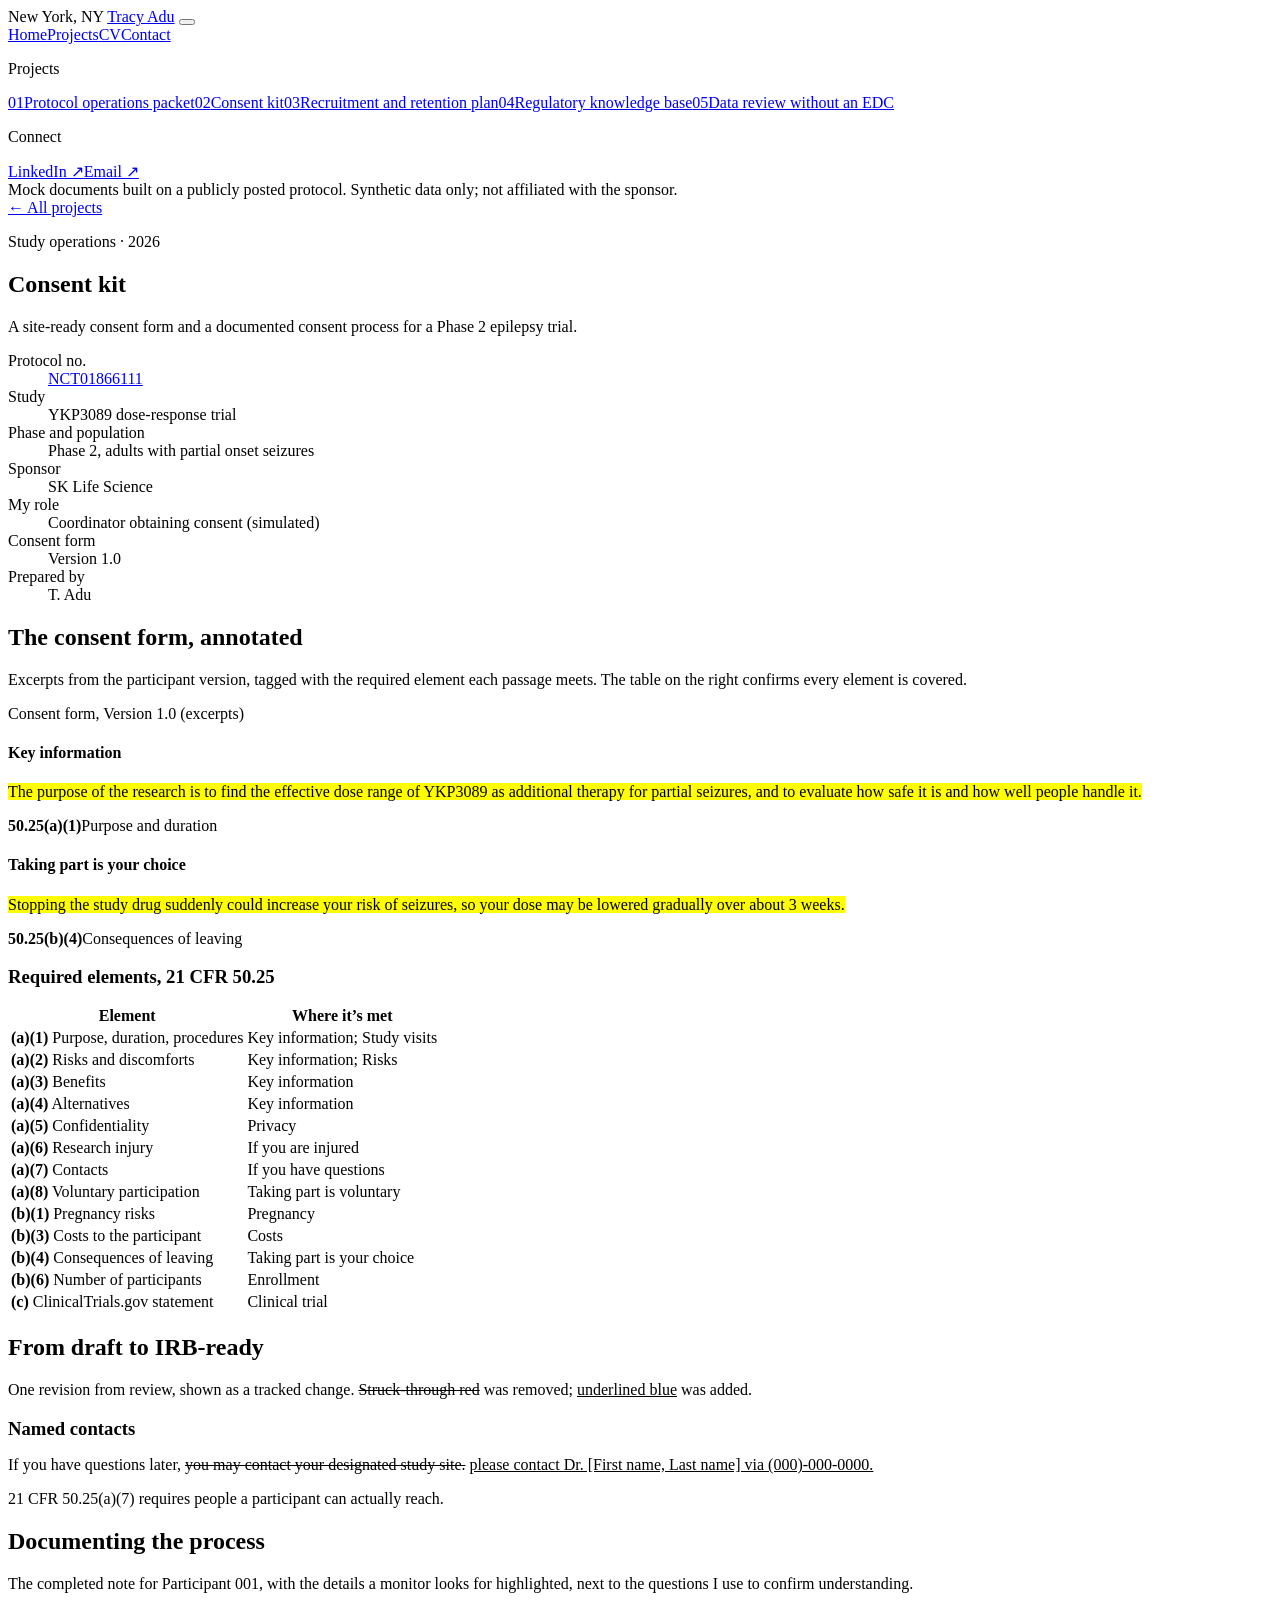
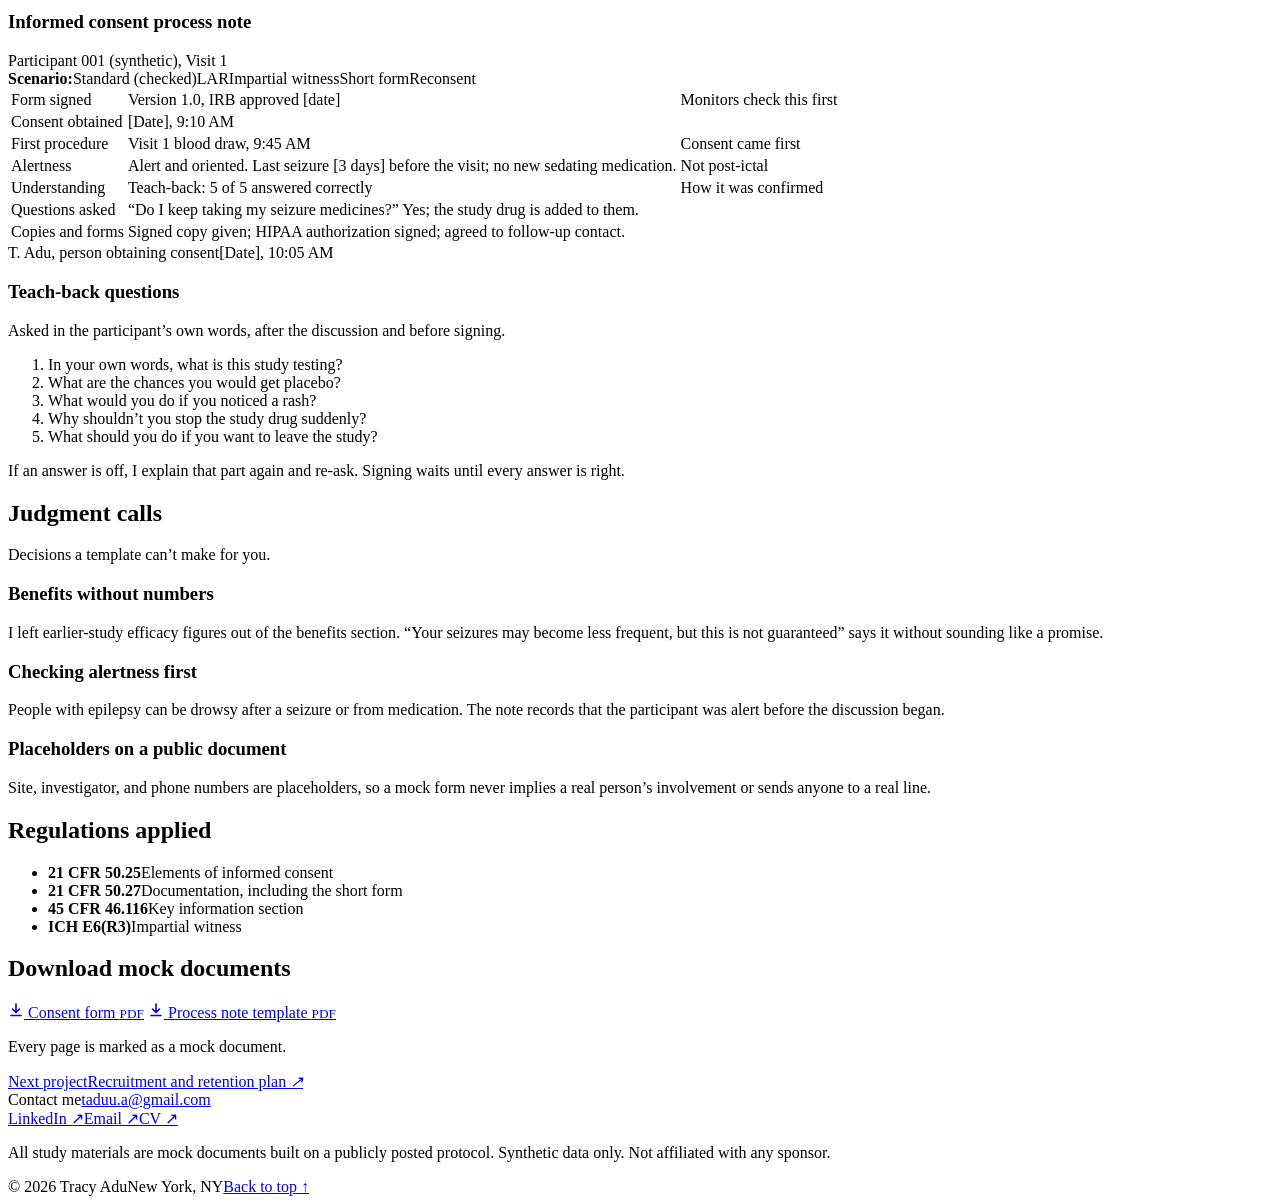
==== consent-kit.html @ 3d8b177d "Add files via upload" ====
<!doctype html>
<html lang="en">
<head>
<meta charset="utf-8">
<meta name="viewport" content="width=device-width, initial-scale=1">
<title>Consent kit | Tracy Adu</title>
<meta name="description" content="A site-ready consent form checked against 21 CFR 50.25 and a documented consent process.">
<meta property="og:title" content="Consent kit | Tracy Adu">
<meta property="og:description" content="A site-ready consent form checked against 21 CFR 50.25 and a documented consent process.">
<link rel="icon" href="data:image/svg+xml,%3Csvg xmlns='http://www.w3.org/2000/svg' viewBox='0 0 64 64'%3E%3Crect width='64' height='64' rx='14' fill='%231d1d1f'/%3E%3Ctext x='32' y='43' font-family='Arial,sans-serif' font-size='30' font-weight='700' fill='%23ffffff' text-anchor='middle'%3ETA%3C/text%3E%3C/svg%3E">
<link rel="preload" href="fonts/inter-latin-wght-normal.woff2" as="font" type="font/woff2" crossorigin>
<link rel="stylesheet" href="css/styles.css">
<script>document.documentElement.className = 'js';</script>
</head>
<body id="top">
<header class="site-header"><div class="wrap">
  <span class="hd-left">New York, NY</span>
  <a class="hd-name" href="index.html">Tracy Adu</a>
  <button class="menu-btn" type="button" aria-expanded="false" aria-controls="menu" aria-label="Open menu"></button>
</div></header>
<div class="menu-backdrop"></div>
<nav class="menu" id="menu" aria-label="Site">
  <div class="menu-main"><a href="index.html">Home</a><a href="index.html#work">Projects</a><a href="cv.html">CV</a><a href="#contact">Contact</a></div>
  <p class="menu-h">Projects</p>
  <div class="menu-projects"><a href="operations-packet.html"><span>01</span>Protocol operations packet</a><a href="consent-kit.html"><span>02</span>Consent kit</a><a href="recruitment-plan.html"><span>03</span>Recruitment and retention plan</a><a href="regulatory-knowledge-base.html"><span>04</span>Regulatory knowledge base</a><a href="data-review.html"><span>05</span>Data review without an EDC</a></div>
  <div class="menu-connect"><p class="menu-h">Connect</p><a href="https://www.linkedin.com/in/tracy-adu" target="_blank" rel="noopener">LinkedIn ↗</a><a href="mailto:taduu.a@gmail.com">Email ↗</a></div>
</nav>
<div class="banner"><div class="wrap">Mock documents built on a publicly posted protocol. Synthetic data only; not affiliated with the sponsor.</div></div>
<main><div class="wrap">
<section class="page-hero">
  <a class="back" href="index.html#work"><span class="arr" aria-hidden="true">←</span> All projects</a>
  <p class="eyebrow">Study operations · 2026</p>
  <h1 class="title">Consent kit</h1>
  <p class="lede">A site-ready consent form and a documented consent process for a Phase 2 epilepsy trial.</p>
  <dl class="meta">
    <div><dt>Protocol no.</dt><dd><a href="https://clinicaltrials.gov/study/NCT01866111" target="_blank" rel="noopener">NCT01866111</a></dd></div>
    <div><dt>Study</dt><dd>YKP3089 dose-response trial</dd></div>
    <div><dt>Phase and population</dt><dd>Phase 2, adults with partial onset seizures</dd></div>
    <div><dt>Sponsor</dt><dd>SK Life Science</dd></div>
    <div><dt>My role</dt><dd>Coordinator obtaining consent (simulated)</dd></div>
    <div><dt>Consent form</dt><dd>Version 1.0</dd></div>
    <div><dt>Prepared by</dt><dd>T. Adu</dd></div>
  </dl>
</section>

<section class="sec">
  <div class="sec-head"><h2>The consent form, annotated</h2><p class="statement">Excerpts from the participant version, tagged with the required element each passage meets. <span class="g">The table on the right confirms every element is covered.</span></p></div>
  <div class="split-55">
    <div class="panel panel--doc">
      <p class="cap">Consent form, Version 1.0 (excerpts)</p>
      <div class="excerpt">
        <h4>Key information</h4>
        <p><mark>The purpose of the research is to find the effective dose range of YKP3089 as additional therapy for partial seizures, and to evaluate how safe it is and how well people handle it.</mark></p>
        <aside><b>50.25(a)(1)</b>Purpose and duration</aside>
        <div class="skel" aria-hidden="true"></div>
        <h4>Taking part is your choice</h4>
        <p><mark>Stopping the study drug suddenly could increase your risk of seizures, so your dose may be lowered gradually over about 3 weeks.</mark></p>
        <aside><b>50.25(b)(4)</b>Consequences of leaving</aside>
      </div>
    </div>
    <div class="panel">
      <h3 style="margin-bottom:16px">Required elements, 21 CFR 50.25</h3>
      <table class="tbl">
        <thead><tr><th>Element</th><th>Where it’s met</th></tr></thead>
        <tbody>
        <tr><td><b>(a)(1)</b> Purpose, duration, procedures</td><td class="m">Key information; Study visits</td></tr>
        <tr><td><b>(a)(2)</b> Risks and discomforts</td><td class="m">Key information; Risks</td></tr>
        <tr><td><b>(a)(3)</b> Benefits</td><td class="m">Key information</td></tr>
        <tr><td><b>(a)(4)</b> Alternatives</td><td class="m">Key information</td></tr>
        <tr><td><b>(a)(5)</b> Confidentiality</td><td class="m">Privacy</td></tr>
        <tr><td><b>(a)(6)</b> Research injury</td><td class="m">If you are injured</td></tr>
        <tr><td><b>(a)(7)</b> Contacts</td><td class="m">If you have questions</td></tr>
        <tr><td><b>(a)(8)</b> Voluntary participation</td><td class="m">Taking part is voluntary</td></tr>
        <tr><td><b>(b)(1)</b> Pregnancy risks</td><td class="m">Pregnancy</td></tr>
        <tr><td><b>(b)(3)</b> Costs to the participant</td><td class="m">Costs</td></tr>
        <tr><td><b>(b)(4)</b> Consequences of leaving</td><td class="m">Taking part is your choice</td></tr>
        <tr><td><b>(b)(6)</b> Number of participants</td><td class="m">Enrollment</td></tr>
        <tr><td><b>(c)</b> ClinicalTrials.gov statement</td><td class="m">Clinical trial</td></tr>
        </tbody>
      </table>
    </div>
  </div>
</section>

<section class="sec">
  <div class="sec-head"><h2>From draft to IRB-ready</h2><p class="statement">One revision from review, shown as a tracked change. <span class="g"><del>Struck-through red</del> was removed; <ins>underlined blue</ins> was added.</span></p></div>
  <div class="panel offset">
    <h3 style="margin-bottom:10px">Named contacts</h3>
    <p class="track">If you have questions later, <del>you may contact your designated study site.</del> <ins>please contact Dr. [First name, Last name] via (000)-000-0000.</ins></p>
    <p class="why">21 CFR 50.25(a)(7) requires people a participant can actually reach.</p>
  </div>
</section>

<section class="sec">
  <div class="sec-head"><h2>Documenting the process</h2><p class="statement">The completed note for Participant 001, with the details a monitor looks for highlighted, next to the questions I use to confirm understanding.</p></div>
  <div class="split-55">
    <div class="panel panel--doc">
      <div class="panel-head"><h3>Informed consent process note</h3><span class="small muted">Participant 001 (synthetic), Visit 1</span></div>
      <div class="scenario"><b>Scenario:</b><span><i class="box on"></i>Standard (checked)</span><span><i class="box"></i>LAR</span><span><i class="box"></i>Impartial witness</span><span><i class="box"></i>Short form</span><span><i class="box"></i>Reconsent</span></div>
      <div class="scroll-x"><table class="note">
        <tr class="hl"><td>Form signed</td><td>Version 1.0, IRB approved [date]</td><td>Monitors check this first</td></tr>
        <tr><td>Consent obtained</td><td>[Date], 9:10 AM</td><td></td></tr>
        <tr class="hl"><td>First procedure</td><td>Visit 1 blood draw, 9:45 AM</td><td>Consent came first</td></tr>
        <tr class="hl"><td>Alertness</td><td>Alert and oriented. Last seizure [3 days] before the visit; no new sedating medication.</td><td>Not post-ictal</td></tr>
        <tr class="hl"><td>Understanding</td><td>Teach-back: 5 of 5 answered correctly</td><td>How it was confirmed</td></tr>
        <tr><td>Questions asked</td><td>“Do I keep taking my seizure medicines?” Yes; the study drug is added to them.</td><td></td></tr>
        <tr><td>Copies and forms</td><td>Signed copy given; HIPAA authorization signed; agreed to follow-up contact.</td><td></td></tr>
      </table></div>
      <div class="sign"><span>T. Adu, person obtaining consent</span><span>[Date], 10:05 AM</span></div>
    </div>
    <div class="panel">
      <h3>Teach-back questions</h3>
      <p class="small muted" style="margin-top:8px">Asked in the participant’s own words, after the discussion and before signing.</p>
      <ol class="teach">
        <li>In your own words, what is this study testing?</li>
        <li>What are the chances you would get placebo?</li>
        <li>What would you do if you noticed a rash?</li>
        <li>Why shouldn’t you stop the study drug suddenly?</li>
        <li>What should you do if you want to leave the study?</li>
      </ol>
      <p class="callout">If an answer is off, I explain that part again and re-ask. Signing waits until every answer is right.</p>
    </div>
  </div>
</section>

<section class="sec">
  <div class="sec-head"><h2>Judgment calls</h2><p class="statement">Decisions a template can’t make for you.</p></div>
  <div class="grid-3">
    <div class="panel card"><h3>Benefits without numbers</h3><p>I left earlier-study efficacy figures out of the benefits section. “Your seizures may become less frequent, but this is not guaranteed” says it without sounding like a promise.</p></div>
    <div class="panel card"><h3>Checking alertness first</h3><p>People with epilepsy can be drowsy after a seizure or from medication. The note records that the participant was alert before the discussion began.</p></div>
    <div class="panel card"><h3>Placeholders on a public document</h3><p>Site, investigator, and phone numbers are placeholders, so a mock form never implies a real person’s involvement or sends anyone to a real line.</p></div>
  </div>
</section>

<section class="sec">
  <div class="sec-head"><h2>Regulations applied</h2><ul class="kv">
      <li><b>21 CFR 50.25</b><span>Elements of informed consent</span></li>
      <li><b>21 CFR 50.27</b><span>Documentation, including the short form</span></li>
      <li><b>45 CFR 46.116</b><span>Key information section</span></li>
      <li><b>ICH E6(R3)</b><span>Impartial witness</span></li>
    </ul></div>
  <div class="sec-head"><h2>Download mock documents</h2><div><div class="docs">
      <a class="doc" href="docs/consent-form.pdf" target="_blank" rel="noopener"><svg width="16" height="16" viewBox="0 0 16 16" fill="none" stroke="currentColor" stroke-width="1.6" stroke-linecap="round" stroke-linejoin="round" aria-hidden="true"><path d="M8 2v8M4.5 7 8 10.5 11.5 7M3 13.5h10"/></svg> Consent form <small>PDF</small></a>
      <a class="doc" href="docs/consent-process-note-template.pdf" target="_blank" rel="noopener"><svg width="16" height="16" viewBox="0 0 16 16" fill="none" stroke="currentColor" stroke-width="1.6" stroke-linecap="round" stroke-linejoin="round" aria-hidden="true"><path d="M8 2v8M4.5 7 8 10.5 11.5 7M3 13.5h10"/></svg> Process note template <small>PDF</small></a>
    </div><p class="small muted mt-s">Every page is marked as a mock document.</p></div></div>
</section>
</div></main>
<div class="next"><div class="wrap"><a href="recruitment-plan.html"><span class="label">Next project</span><span class="big">Recruitment and retention plan&nbsp;<i aria-hidden="true">↗</i></span></a></div></div>
<footer class="site-footer" id="contact"><div class="wrap reveal">
  <div class="foot-top">
    <div><span class="label">Contact me</span><a class="mail" href="mailto:taduu.a@gmail.com">taduu.a@gmail.com</a></div>
    <div class="foot-links"><a href="https://www.linkedin.com/in/tracy-adu" target="_blank" rel="noopener">LinkedIn ↗</a><a href="mailto:taduu.a@gmail.com">Email ↗</a><a href="cv.html">CV ↗</a></div>
  </div>
  <p class="foot-note">All study materials are mock documents built on a publicly posted protocol. Synthetic data only. Not affiliated with any sponsor.</p>
  <div class="foot-row"><span>© 2026 Tracy Adu</span><span id="clock">New York, NY</span><a href="#top">Back to top ↑</a></div>
</div></footer>
<script src="js/site.js" defer></script>
</body>
</html>
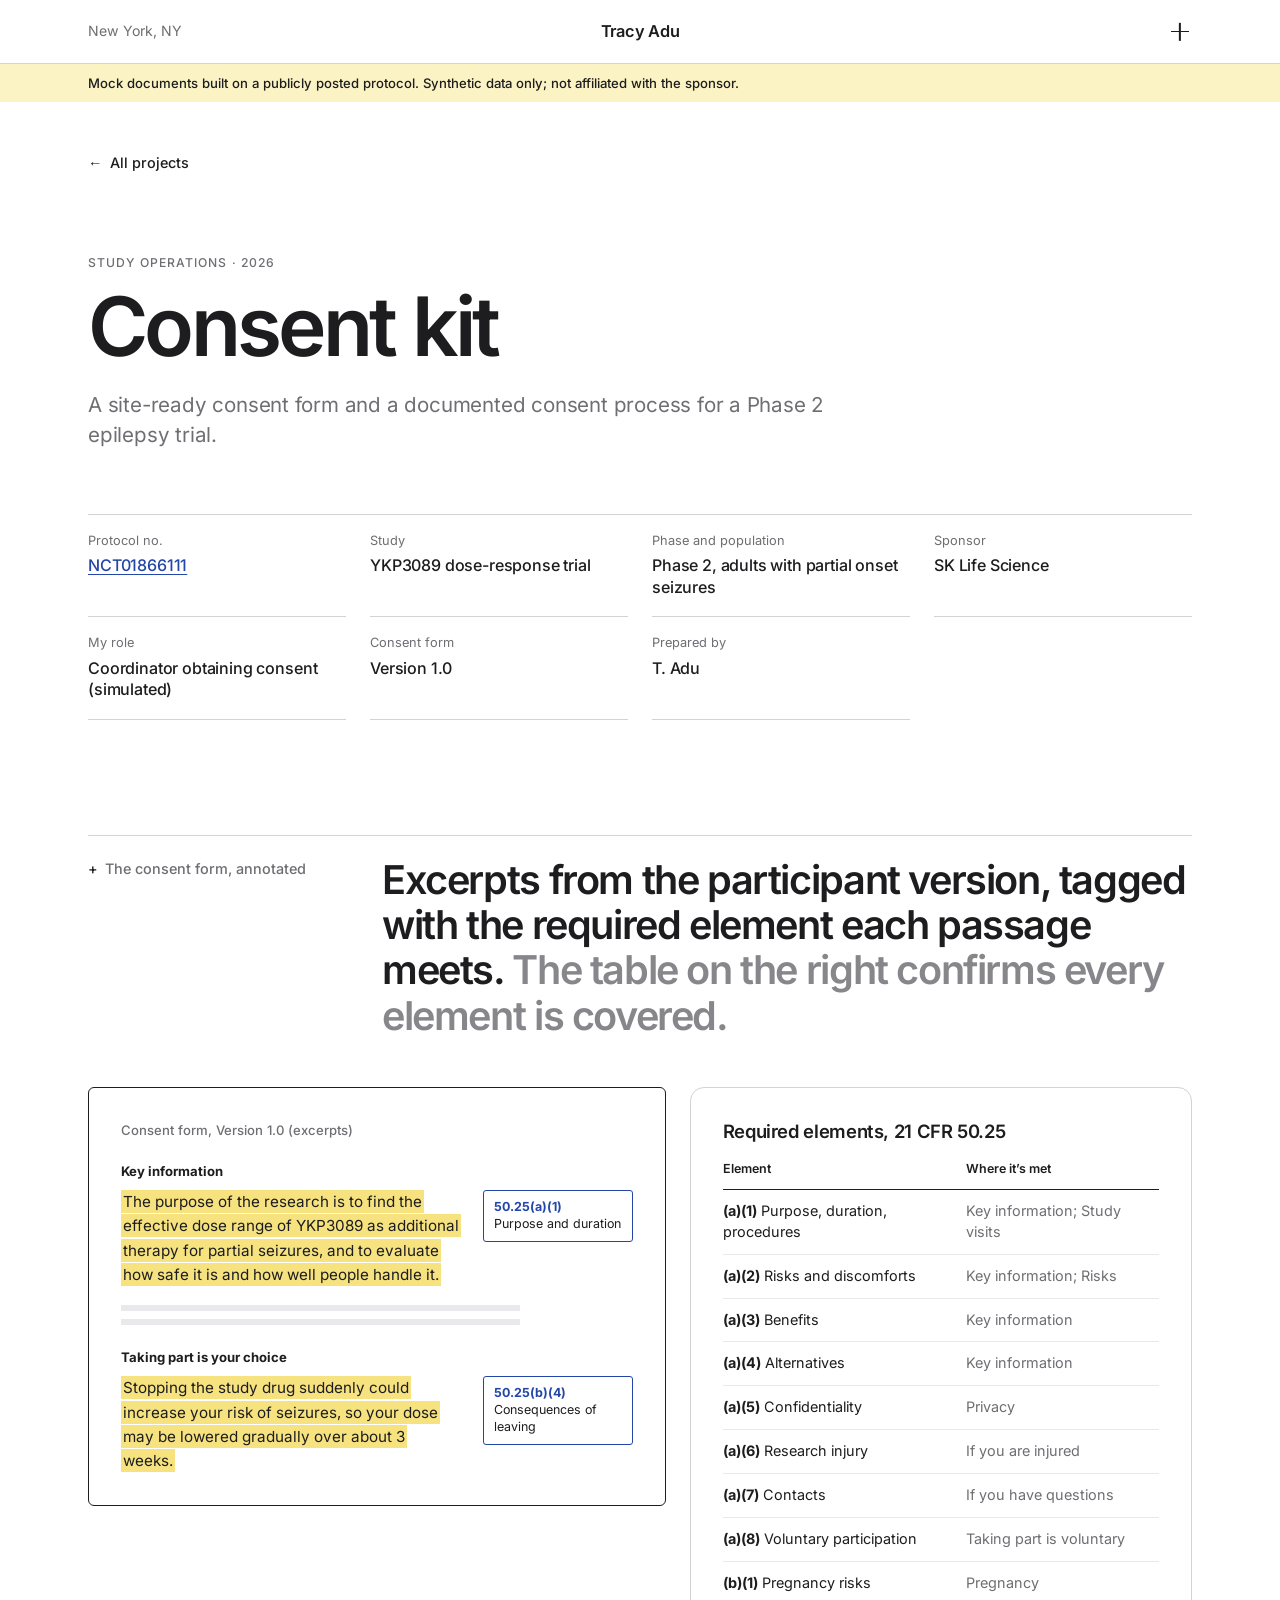
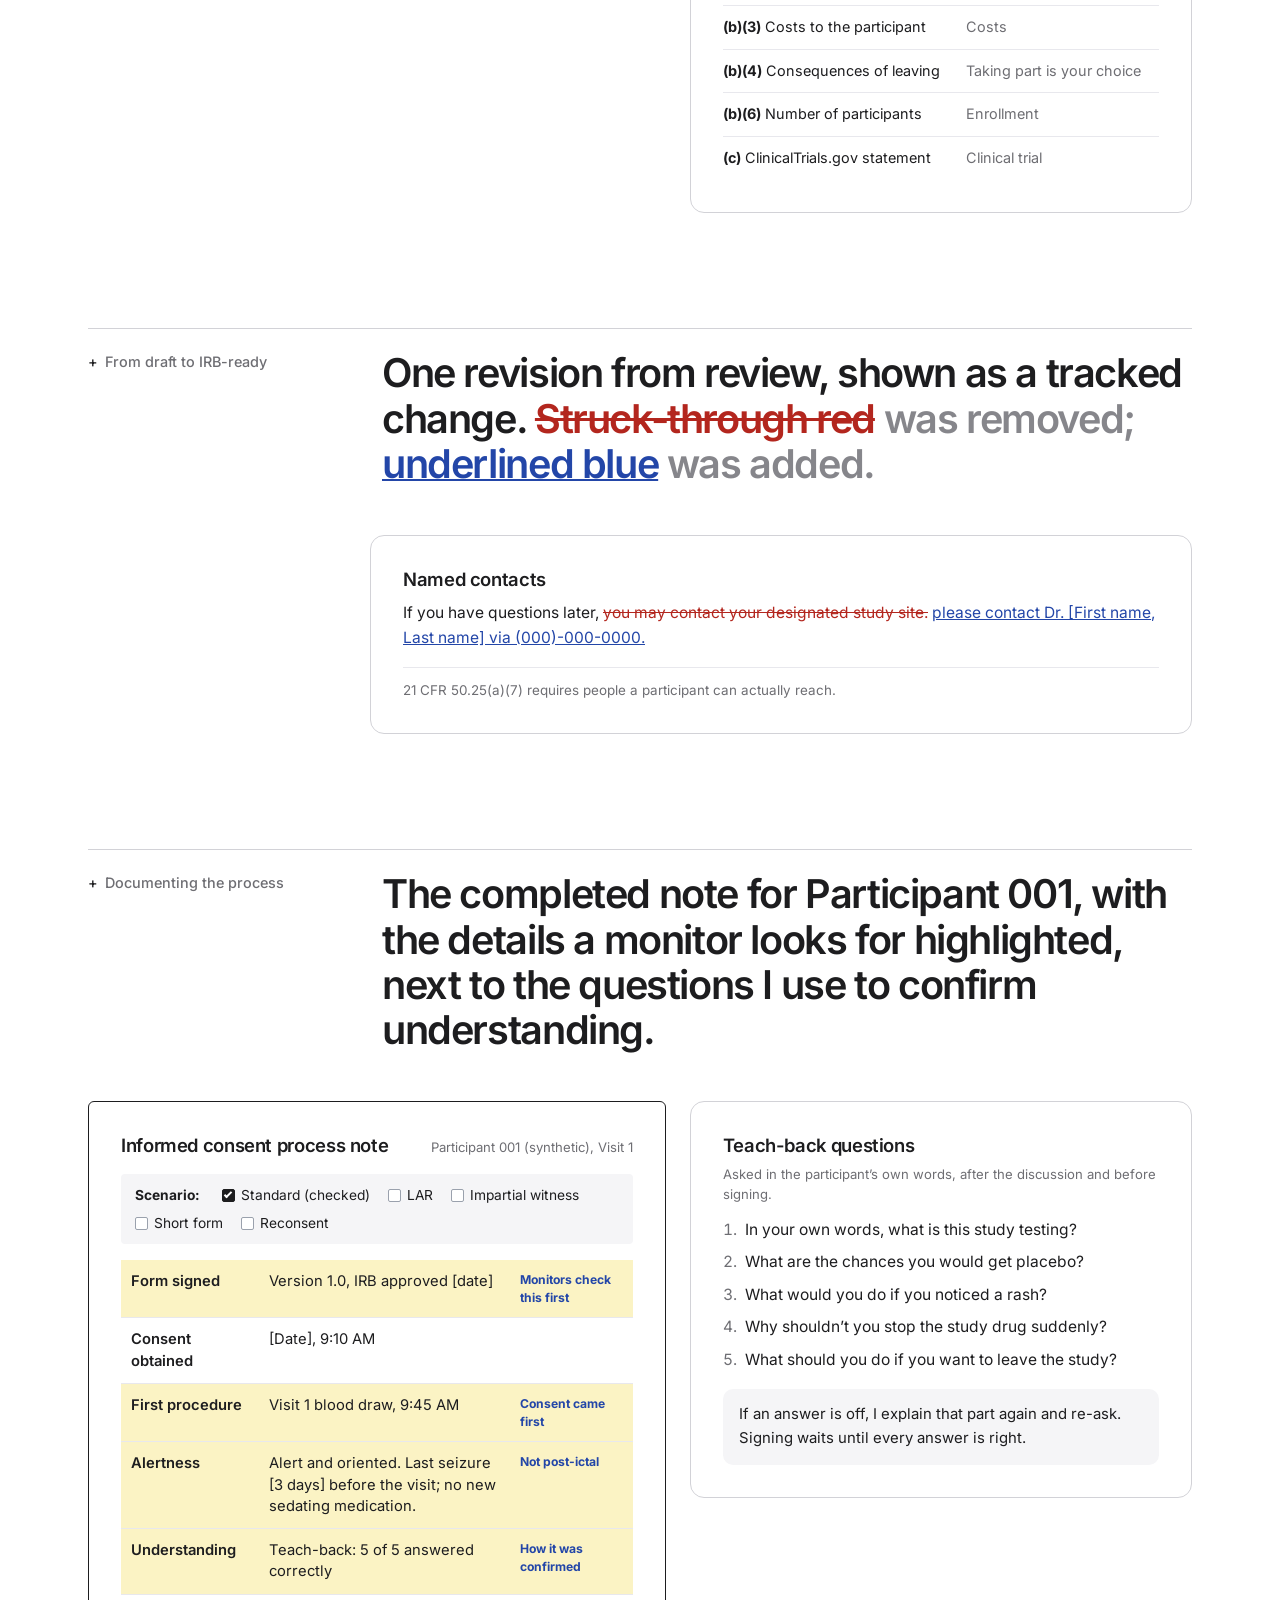
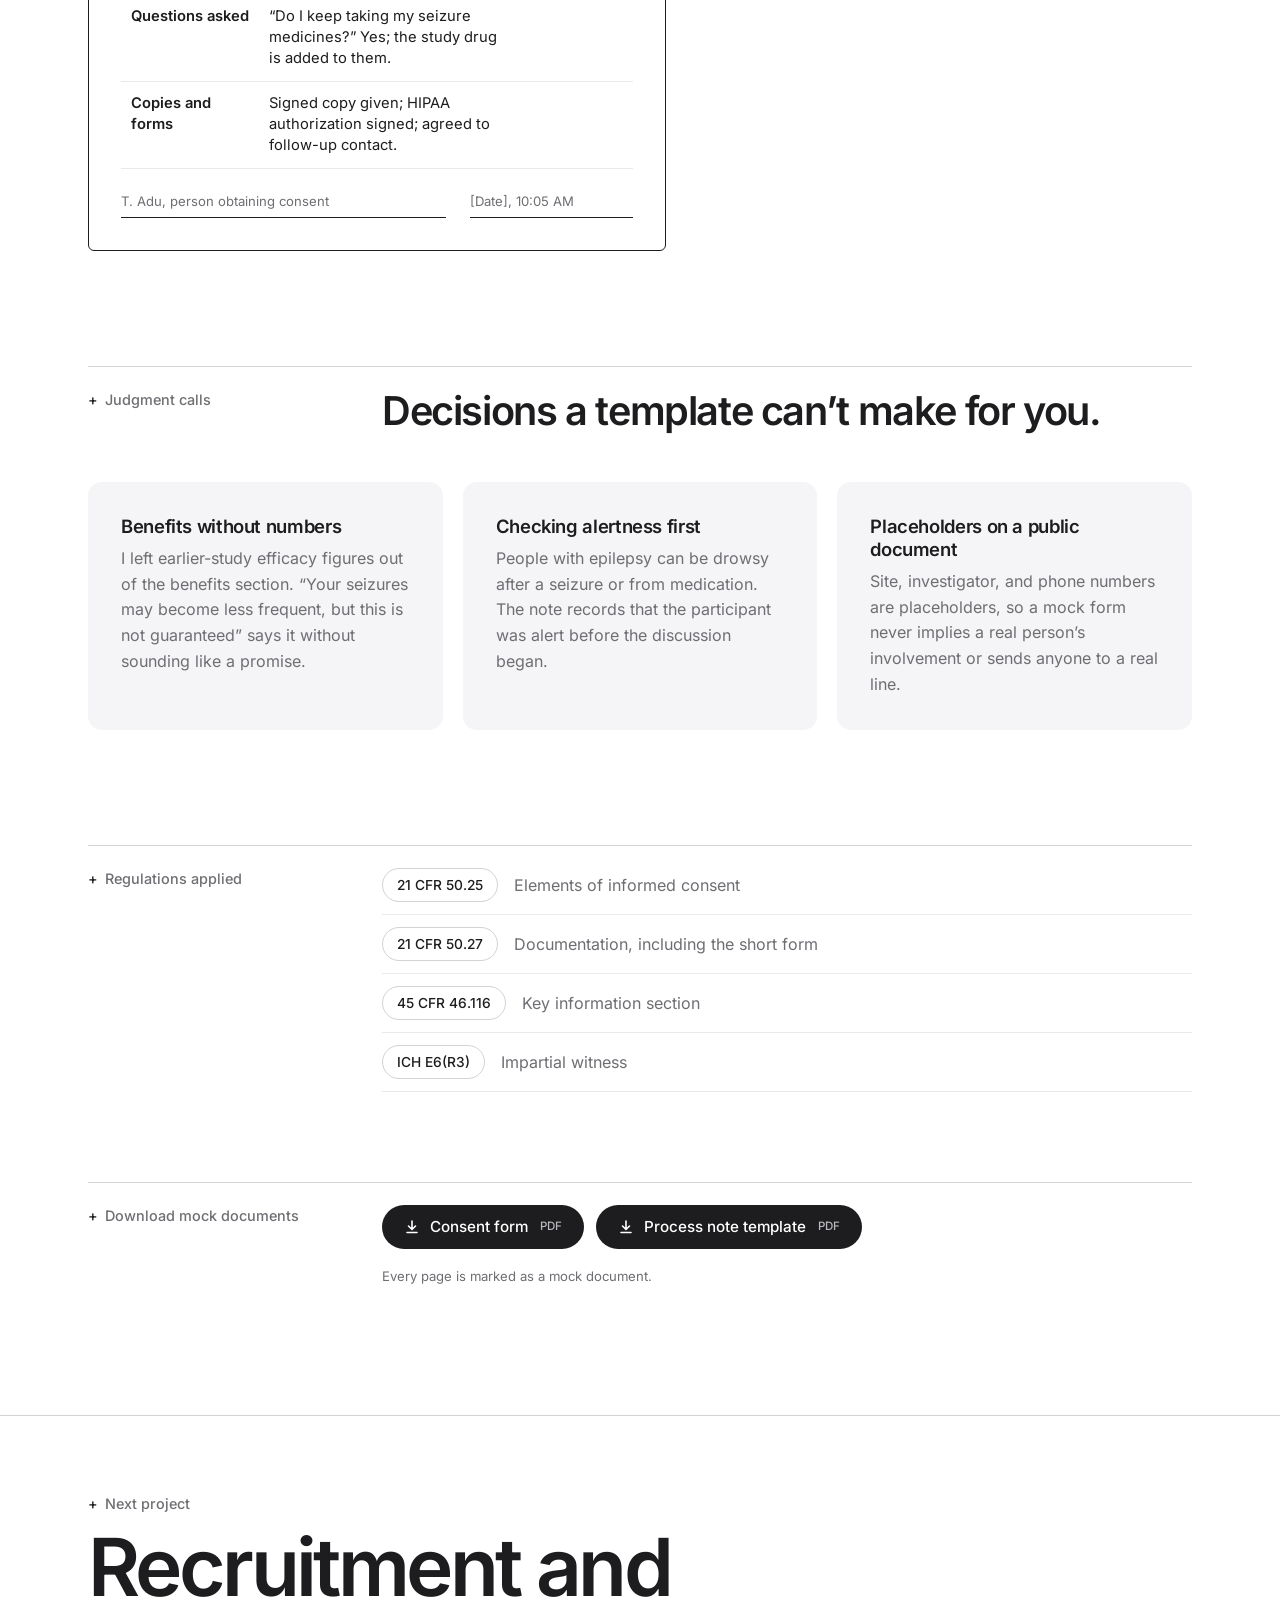
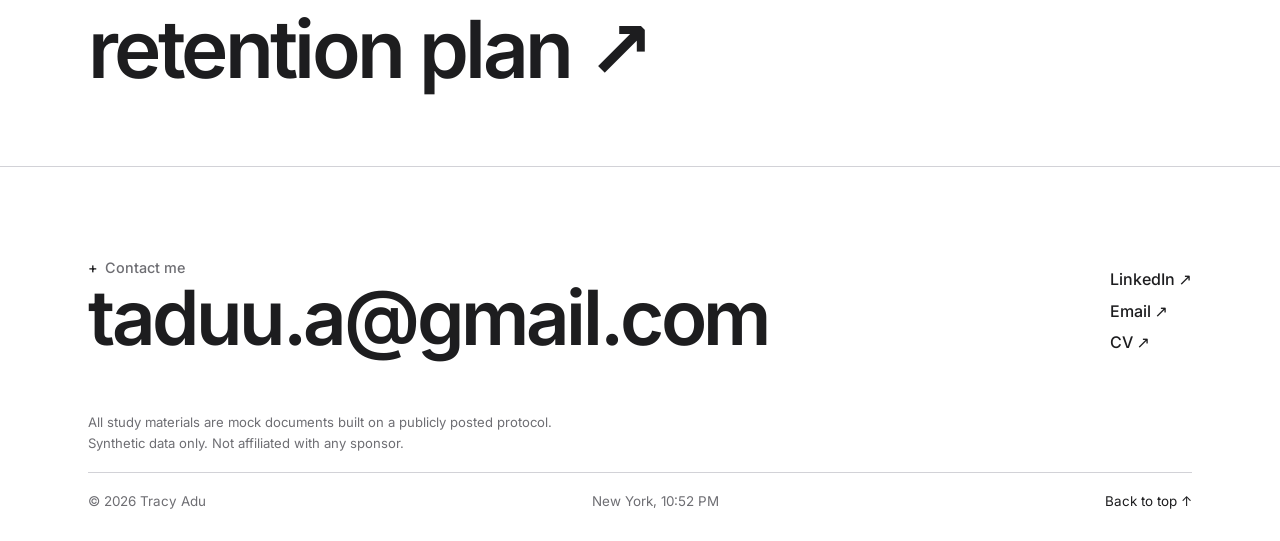
==== commit d0ff2f0d: "Fix asset and download paths to match flat repo layout" ====
--- a/consent-kit.html
+++ b/consent-kit.html
@@ -8,8 +8,8 @@
 <meta property="og:title" content="Consent kit | Tracy Adu">
 <meta property="og:description" content="A site-ready consent form checked against 21 CFR 50.25 and a documented consent process.">
 <link rel="icon" href="data:image/svg+xml,%3Csvg xmlns='http://www.w3.org/2000/svg' viewBox='0 0 64 64'%3E%3Crect width='64' height='64' rx='14' fill='%231d1d1f'/%3E%3Ctext x='32' y='43' font-family='Arial,sans-serif' font-size='30' font-weight='700' fill='%23ffffff' text-anchor='middle'%3ETA%3C/text%3E%3C/svg%3E">
-<link rel="preload" href="fonts/inter-latin-wght-normal.woff2" as="font" type="font/woff2" crossorigin>
-<link rel="stylesheet" href="css/styles.css">
+<link rel="preload" href="inter-latin-wght-normal.woff2" as="font" type="font/woff2" crossorigin>
+<link rel="stylesheet" href="styles.css">
 <script>document.documentElement.className = 'js';</script>
 </head>
 <body id="top">
@@ -140,8 +140,8 @@
       <li><b>ICH E6(R3)</b><span>Impartial witness</span></li>
     </ul></div>
   <div class="sec-head"><h2>Download mock documents</h2><div><div class="docs">
-      <a class="doc" href="docs/consent-form.pdf" target="_blank" rel="noopener"><svg width="16" height="16" viewBox="0 0 16 16" fill="none" stroke="currentColor" stroke-width="1.6" stroke-linecap="round" stroke-linejoin="round" aria-hidden="true"><path d="M8 2v8M4.5 7 8 10.5 11.5 7M3 13.5h10"/></svg> Consent form <small>PDF</small></a>
-      <a class="doc" href="docs/consent-process-note-template.pdf" target="_blank" rel="noopener"><svg width="16" height="16" viewBox="0 0 16 16" fill="none" stroke="currentColor" stroke-width="1.6" stroke-linecap="round" stroke-linejoin="round" aria-hidden="true"><path d="M8 2v8M4.5 7 8 10.5 11.5 7M3 13.5h10"/></svg> Process note template <small>PDF</small></a>
+      <a class="doc" href="consent-form.pdf" target="_blank" rel="noopener"><svg width="16" height="16" viewBox="0 0 16 16" fill="none" stroke="currentColor" stroke-width="1.6" stroke-linecap="round" stroke-linejoin="round" aria-hidden="true"><path d="M8 2v8M4.5 7 8 10.5 11.5 7M3 13.5h10"/></svg> Consent form <small>PDF</small></a>
+      <a class="doc" href="consent-process-note-template.pdf" target="_blank" rel="noopener"><svg width="16" height="16" viewBox="0 0 16 16" fill="none" stroke="currentColor" stroke-width="1.6" stroke-linecap="round" stroke-linejoin="round" aria-hidden="true"><path d="M8 2v8M4.5 7 8 10.5 11.5 7M3 13.5h10"/></svg> Process note template <small>PDF</small></a>
     </div><p class="small muted mt-s">Every page is marked as a mock document.</p></div></div>
 </section>
 </div></main>
@@ -154,6 +154,6 @@
   <p class="foot-note">All study materials are mock documents built on a publicly posted protocol. Synthetic data only. Not affiliated with any sponsor.</p>
   <div class="foot-row"><span>© 2026 Tracy Adu</span><span id="clock">New York, NY</span><a href="#top">Back to top ↑</a></div>
 </div></footer>
-<script src="js/site.js" defer></script>
+<script src="site.js" defer></script>
 </body>
 </html>
--- a/styles.css
+++ b/styles.css
@@ -0,0 +1,376 @@
+/* Tracy Adu portfolio. One stylesheet for every page. */
+@font-face{font-family:"Inter";src:url("inter-latin-wght-normal.woff2") format("woff2");font-weight:100 900;font-style:normal;font-display:swap}
+@font-face{font-family:"Inter";src:url("inter-latin-wght-italic.woff2") format("woff2");font-weight:100 900;font-style:italic;font-display:swap}
+
+:root{
+  --paper:#fff; --surface:#fff; --ink:#1d1d1f; --ink-2:#333336; --grey:#86868b; --muted:#6e6e73;
+  --line:#d2d2d7; --line-soft:#e8e8ed; --panel:#f5f5f7;
+  --blue:#2346a8; --blue-tint:#e8ecf7; --blue-tint-2:#d3dbf1;
+  --yellow:#f6e27f; --yellow-soft:#fbf3c4; --red:#b3261e;
+  --teal:#0b5563; --teal-tint:#e8f1f2;
+  --wrap:1200px; --gut:clamp(20px,4vw,48px); --r:14px; --hd:64px;
+  --sans:"Inter","Helvetica Neue",Arial,system-ui,sans-serif;
+  --mono:ui-monospace,"SF Mono",Menlo,Consolas,monospace;
+}
+*,*::before,*::after{box-sizing:border-box}
+html{-webkit-text-size-adjust:100%;scroll-padding-top:calc(var(--hd) + 20px)}
+body{margin:0;padding-top:var(--hd);background:var(--paper);color:var(--ink);font:400 1rem/1.6 var(--sans);-webkit-font-smoothing:antialiased;text-rendering:optimizeLegibility}
+body.menu-open{overflow:hidden}
+img,svg{max-width:100%}
+h1,h2,h3,h4,p,dl,dd,ul,ol,figure{margin:0}
+ul,ol{padding:0;list-style:none}
+a{color:var(--blue);text-decoration-thickness:1px;text-underline-offset:.2em}
+a:hover{text-decoration-thickness:2px}
+:focus-visible{outline:2px solid var(--blue);outline-offset:3px;border-radius:4px}
+table{border-collapse:collapse;width:100%}
+th{text-align:left;font-weight:600}
+button{font:inherit;color:inherit}
+.wrap{max-width:var(--wrap);margin-inline:auto;padding-inline:var(--gut)}
+.scroll-x{overflow-x:auto;-webkit-overflow-scrolling:touch}
+.muted{color:var(--muted)}
+.small{font-size:.82rem;line-height:1.5}
+
+/* Header: fixed, identical on every page */
+.site-header{position:fixed;inset:0 0 auto 0;z-index:40;height:var(--hd);background:#fff;border-bottom:1px solid var(--line)}
+.site-header .wrap{display:grid;grid-template-columns:1fr auto 1fr;align-items:center;height:100%;gap:16px}
+.hd-left{font-size:.88rem;color:var(--muted)}
+.hd-name{font-weight:600;font-size:1.02rem;letter-spacing:-.015em;color:var(--ink);text-decoration:none}
+.menu-btn{justify-self:end;width:40px;height:40px;margin-right:-8px;border:0;border-radius:50%;background:none;cursor:pointer;position:relative;transition:background .2s ease,transform .35s cubic-bezier(.2,.8,.2,1)}
+.menu-btn:hover{background:var(--panel)}
+.menu-btn::before,.menu-btn::after{content:"";position:absolute;left:50%;top:50%;width:18px;height:1.75px;margin:-1px 0 0 -9px;background:var(--ink)}
+.menu-btn::after{transform:rotate(90deg)}
+.menu-btn[aria-expanded="true"]{transform:rotate(45deg)}
+
+/* Slide-in menu */
+.menu-backdrop{position:fixed;inset:0;z-index:30;background:rgba(29,29,31,.28);backdrop-filter:blur(10px);-webkit-backdrop-filter:blur(10px);opacity:0;visibility:hidden;transition:opacity .35s ease,visibility 0s .35s}
+.menu{position:fixed;top:0;right:0;z-index:35;width:min(520px,100%);height:100dvh;background:#fff;padding:calc(var(--hd) + clamp(28px,5vh,56px)) clamp(24px,4vw,48px) 32px;display:flex;flex-direction:column;overflow-y:auto;transform:translateX(100%);visibility:hidden;transition:transform .45s cubic-bezier(.2,.8,.2,1),visibility 0s .45s}
+.menu-open .menu{transform:none;visibility:visible;transition-delay:0s}
+.menu-open .menu-backdrop{opacity:1;visibility:visible;transition-delay:0s}
+.menu a{color:var(--ink);text-decoration:none;transition:color .2s ease}
+.menu a:hover{color:var(--grey)}
+.menu-main a{display:block;font-size:clamp(2.2rem,6vw,3.25rem);line-height:1.12;letter-spacing:-.04em;font-weight:600;padding:4px 0}
+.menu .menu-h{font-size:.82rem;font-weight:500;color:var(--muted);letter-spacing:0;margin:clamp(28px,5vh,48px) 0 10px}
+.menu-projects a{display:grid;grid-template-columns:34px 1fr;padding:9px 0;border-top:1px solid var(--line-soft);font-weight:500}
+.menu-projects a span{color:var(--muted);font-variant-numeric:tabular-nums;font-size:.86rem;padding-top:.1em}
+.menu-connect{display:flex;gap:22px;font-weight:500;font-size:.95rem;margin-top:auto;padding-top:28px}
+.menu-connect .menu-h{margin:0 8px 0 0;align-self:center}
+
+.banner{background:var(--yellow-soft);font-size:.82rem;font-weight:500;line-height:1.4}
+.banner .wrap{padding-block:10px}
+
+/* Type */
+.title{font-size:clamp(2.5rem,6.4vw,5.25rem);line-height:1;letter-spacing:-.045em;font-weight:600;text-wrap:balance}
+h2{font-size:clamp(1.5rem,2.6vw,2.1rem);line-height:1.12;letter-spacing:-.03em;font-weight:600}
+h3{font-size:1.15rem;line-height:1.25;letter-spacing:-.02em;font-weight:600}
+.lede{font-size:clamp(1.1rem,1.6vw,1.35rem);line-height:1.45;color:var(--muted);max-width:60ch;letter-spacing:-.01em}
+.statement{font-size:clamp(1.5rem,3.1vw,2.6rem);line-height:1.14;letter-spacing:-.035em;font-weight:600;color:var(--ink);text-wrap:pretty;max-width:26em}
+.statement h1,.statement>p{display:inline;font:inherit;letter-spacing:inherit}
+.statement .g,.statement>p{color:var(--grey)}
+.statement--xl{font-size:clamp(2.1rem,5.4vw,4.4rem);line-height:1.04;letter-spacing:-.045em;max-width:17em}
+.label,.sec-head>h2{display:block;font-size:.9rem;line-height:1.5;font-weight:500;color:var(--muted);letter-spacing:0;text-wrap:balance}
+.label::before,.sec-head>h2::before{content:"+";color:var(--ink);margin-right:.5em}
+.eyebrow{font-size:.76rem;font-weight:500;letter-spacing:.09em;text-transform:uppercase;color:var(--muted)}
+.back{display:inline-flex;gap:.5em;align-items:center;font-size:.9rem;font-weight:500;color:var(--ink);text-decoration:none}
+.back:hover{color:var(--grey)}
+.back .arr{display:inline-block;transition:transform .2s ease}
+.back:hover .arr{transform:translateX(-3px)}
+.aside{font-size:.95rem;color:var(--muted);margin-top:18px;max-width:62ch}
+
+/* Sections: label on the left, statement on the right */
+.sec{padding-top:clamp(72px,9vw,128px)}
+.sec-head{display:grid;grid-template-columns:minmax(0,1fr) minmax(0,3fr);gap:16px 24px;border-top:1px solid var(--line);padding-top:22px;margin-bottom:clamp(28px,4vw,48px)}
+.sec-head+.sec-head{margin-top:clamp(56px,7vw,96px)}
+.offset{margin-left:calc(25% + 6px)}
+.page-hero{padding-top:clamp(28px,4vw,48px)}
+.page-hero .eyebrow{margin-top:clamp(40px,6vw,80px)}
+.page-hero .title{margin:14px 0 22px}
+.grid-2{display:grid;gap:24px;grid-template-columns:repeat(2,minmax(0,1fr));align-items:start}
+.grid-3{display:grid;gap:20px;grid-template-columns:repeat(3,minmax(0,1fr))}
+.split-55{display:grid;gap:24px;grid-template-columns:minmax(0,1.15fr) minmax(0,1fr);align-items:start}
+.split-arrow{display:grid;gap:18px;grid-template-columns:minmax(0,1.15fr) auto minmax(0,1fr);align-items:start}
+.split-arrow>.go{color:var(--grey);font-size:1.5rem;align-self:center}
+.stack{display:grid;gap:20px}
+
+/* Surfaces */
+.panel{background:var(--surface);border:1px solid var(--line);border-radius:var(--r);padding:clamp(20px,2.6vw,32px)}
+.panel--doc{border-color:var(--ink);border-radius:6px}
+.panel--tint{background:var(--panel);border-color:var(--line)}
+.panel-head{display:flex;justify-content:space-between;align-items:baseline;gap:16px;flex-wrap:wrap;margin-bottom:16px}
+.cap{font-size:.82rem;color:var(--muted);font-weight:500;margin-bottom:14px}
+.card{background:var(--panel);border-color:transparent}
+.card h3{margin-bottom:8px}
+.card p{color:var(--muted)}
+.tag{display:inline-block;background:var(--yellow);font-size:.72rem;font-weight:600;padding:3px 10px;border-radius:999px;margin-bottom:12px}
+.chip{display:inline-block;background:var(--panel);border:1px solid var(--line);font-size:.78rem;font-weight:500;padding:4px 12px;border-radius:999px}
+.chip--y{background:var(--yellow);border-color:transparent} .chip--plain{border-color:transparent;color:var(--muted)}
+.pills{display:flex;flex-wrap:wrap;gap:10px}
+.pills li{border:1px solid var(--line);border-radius:999px;padding:8px 18px;font-size:.95rem;font-weight:500}
+.callout{background:var(--panel);padding:14px 16px;border-radius:10px;font-size:.93rem}
+.note-grid{display:grid;grid-template-columns:repeat(var(--n,3),minmax(0,1fr));background:var(--panel);border-radius:10px;margin-top:24px}
+.note-grid>div{padding:18px 20px;border-left:1px solid var(--line);font-size:.86rem;color:var(--muted)}
+.note-grid>div:first-child{border-left:0}
+.note-grid strong{display:block;color:var(--ink);margin-bottom:3px}
+
+/* Fact strip under page titles */
+.meta{display:grid;grid-template-columns:repeat(4,minmax(0,1fr));column-gap:24px;border-top:1px solid var(--line);margin-top:clamp(36px,5vw,64px)}
+.meta>div{padding:16px 0 18px;border-bottom:1px solid var(--line)}
+.meta dt{font-size:.8rem;color:var(--muted)}
+.meta dd{font-size:1rem;line-height:1.35;margin-top:4px;font-weight:500;letter-spacing:-.01em}
+
+/* Rule lists: a pill for the rule, plain text for what it covers */
+.kv li{display:flex;align-items:center;gap:16px;padding:12px 0;border-bottom:1px solid var(--line-soft)}
+.kv li:first-child{padding-top:0}
+.kv b{flex:none;border:1px solid var(--line);border-radius:999px;padding:5px 14px;font-size:.86rem;font-weight:500;white-space:nowrap}
+.kv span{color:var(--muted)}
+
+/* Buttons: dark pills */
+.docs{display:flex;flex-wrap:wrap;gap:12px}
+.doc,.btn{display:inline-flex;align-items:center;gap:10px;background:var(--ink);color:#fff;border:0;border-radius:999px;padding:13px 22px;font-weight:500;font-size:.95rem;line-height:1.2;text-decoration:none;transition:background .2s ease,transform .15s ease}
+.doc:hover,.btn:hover{background:#3d3d42}
+.doc:active,.btn:active{transform:scale(.97)}
+.doc svg,.btn svg,.btn i{flex:none;font-style:normal;transition:transform .25s ease}
+.doc:hover svg,.btn:hover svg{transform:translateY(2px)}
+.btn:hover i{transform:translate(2px,-2px)}
+.doc small{font-size:.72rem;font-weight:500;color:#b9b9c0;margin-left:2px}
+.cta-bar{display:flex;justify-content:space-between;align-items:center;gap:16px;flex-wrap:wrap;background:var(--panel);border-radius:var(--r);padding:18px 22px;margin-top:28px;font-size:.92rem;color:var(--muted)}
+
+/* Generic tables */
+.tbl th{font-size:.78rem;padding:0 12px 10px 0;border-bottom:1px solid var(--ink);vertical-align:bottom}
+.tbl td{padding:11px 12px 11px 0;border-bottom:1px solid var(--line-soft);vertical-align:top;font-size:.9rem;line-height:1.45}
+.tbl tr:last-child td{border-bottom:0}
+.tbl .m{color:var(--muted)} .tbl .b{font-weight:600} .tbl .r{text-align:right}
+
+/* Next project */
+.next{margin-top:clamp(80px,10vw,144px);border-top:1px solid var(--line)}
+.next a{display:block;padding:clamp(40px,6vw,80px) 0;color:var(--ink);text-decoration:none}
+.next .label{margin-bottom:12px}
+.next .big{display:block;font-size:clamp(2.2rem,6.4vw,5rem);line-height:1.02;letter-spacing:-.045em;font-weight:600;text-wrap:balance;transition:color .2s ease}
+.next .big i{font-style:normal;transition:transform .3s ease;display:inline-block}
+.next a:hover .big{color:var(--grey)}
+.next a:hover .big i{transform:translate(8px,-8px)}
+
+/* Footer: fades in as you reach it */
+.site-footer{border-top:1px solid var(--line)}
+.site-footer.solo{margin-top:clamp(80px,10vw,144px)}
+.site-footer .wrap{padding-block:clamp(48px,7vw,96px) 28px}
+.js .reveal{opacity:0;transform:translateY(28px);transition:opacity .9s ease,transform .9s cubic-bezier(.2,.8,.2,1)}
+.js .reveal.in{opacity:1;transform:none}
+.foot-top{display:flex;justify-content:space-between;align-items:flex-end;gap:32px;flex-wrap:wrap}
+.mail{display:block;font-size:clamp(1.8rem,6vw,4.75rem);letter-spacing:-.045em;font-weight:600;line-height:1.02;color:var(--ink);text-decoration:none;overflow-wrap:anywhere;transition:color .2s ease}
+.mail:hover{color:var(--grey)}
+.foot-links{display:grid;gap:6px;font-weight:500}
+.foot-links a,.foot-row a{color:var(--ink);text-decoration:none}
+.foot-links a:hover,.foot-row a:hover{color:var(--grey)}
+.foot-note{font-size:.82rem;color:var(--muted);max-width:60ch;margin-top:clamp(32px,5vw,56px)}
+.foot-row{display:flex;justify-content:space-between;gap:12px 24px;flex-wrap:wrap;margin-top:18px;padding-top:18px;border-top:1px solid var(--line);font-size:.84rem;color:var(--muted)}
+
+/* Home */
+.hero{padding-top:clamp(56px,9vw,120px)}
+.rows{border-top:1px solid var(--ink)}
+.row{display:grid;grid-template-columns:56px minmax(0,1.1fr) minmax(0,1.2fr) 176px;gap:clamp(14px,3vw,40px);align-items:start;padding:clamp(22px,3vw,34px) 0;border-bottom:1px solid var(--line);color:var(--ink);text-decoration:none;transition:padding .3s ease,background .3s ease}
+.row:hover{background:var(--panel);padding-inline:18px}
+.row .n{font-size:.9rem;color:var(--muted);font-variant-numeric:tabular-nums;padding-top:.5em}
+.row .duty{font-size:clamp(1.35rem,2.5vw,2rem);line-height:1.12;letter-spacing:-.035em;font-weight:600}
+.row .desc{color:var(--muted);font-size:.97rem;padding-top:.35em}
+.row .open{font-weight:500;white-space:nowrap;padding-top:.4em;justify-self:end}
+.row .open i{font-style:normal;display:inline-block;transition:transform .25s ease}
+.row:hover .open i{transform:translate(3px,-3px)}
+
+/* CV */
+.cv-head{display:flex;justify-content:space-between;align-items:flex-end;gap:24px;flex-wrap:wrap}
+.cv-contact{display:flex;gap:8px 22px;flex-wrap:wrap;margin-top:16px;font-size:.95rem;color:var(--muted)}
+.cv-sec{display:grid;grid-template-columns:minmax(0,1fr) minmax(0,3fr);gap:24px;padding-top:22px;margin-top:clamp(48px,6vw,80px);border-top:1px solid var(--line)}
+.cv-sec>h2{font-size:.9rem;line-height:1.5;font-weight:500;color:var(--muted);letter-spacing:0}
+.cv-sec>h2::before{content:"+";color:var(--ink);margin-right:.5em}
+.cv-item{display:grid;grid-template-columns:150px minmax(0,1fr);gap:20px;padding:0 0 28px}
+.cv-item:last-child{padding-bottom:0}
+.cv-when{font-size:.84rem;color:var(--muted);line-height:1.5;padding-top:.2em}
+.cv-item h3{font-size:1.08rem}
+.cv-item h3 a{color:var(--ink)}
+.cv-role{font-style:italic;margin-top:2px}
+.cv-sup{font-size:.86rem;color:var(--muted);margin-top:2px}
+.cv-item ul{margin-top:10px;display:grid;gap:7px}
+.cv-item li{padding-left:18px;position:relative;color:var(--ink-2);max-width:68ch}
+.cv-item li::before{content:"";position:absolute;left:3px;top:.72em;width:4px;height:4px;border-radius:50%;background:var(--grey)}
+.cv-skill{display:grid;grid-template-columns:150px minmax(0,1fr);gap:20px;padding-bottom:16px}
+.cv-skill dt{font-weight:600;font-size:.93rem}
+.cv-skill dd{color:var(--ink-2);max-width:68ch}
+
+/* Operations: schedule table, checklist, timeline */
+.sched th{text-align:center;font-size:.72rem;line-height:1.25;padding:6px 4px 8px;border-bottom:2px solid #8a909d}
+.sched th:first-child{text-align:left;padding-left:6px}
+.sched td{text-align:center;padding:7px 4px;border-bottom:1px solid var(--line-soft);font-size:.86rem;font-weight:600}
+.sched td:first-child{text-align:left;font-weight:400;padding-left:6px;white-space:nowrap}
+.sched .hl{background:var(--yellow)}
+.check{display:grid}
+.check li{display:grid;grid-template-columns:18px 1fr;gap:12px;padding:10px 0;border-bottom:1px solid var(--line-soft);font-size:.94rem;line-height:1.4}
+.check li::before{content:"";width:16px;height:16px;border:1.5px solid #9aa1ad;border-radius:3px;margin-top:2px}
+.sign{display:grid;grid-template-columns:2fr 1fr;gap:24px;margin-top:22px}
+.sign span{border-bottom:1px solid var(--ink);padding-bottom:5px;font-size:.82rem;color:var(--muted)}
+.tl{position:relative;min-width:880px;padding:0 22px;margin-top:8px}
+.tl-phases{position:relative;height:26px}
+.tl-phases span{position:absolute;top:0;height:26px;left:calc((var(--a) + 56)/218*100%);right:calc(100% - (var(--b) + 56)/218*100%);font-size:.72rem;font-weight:600;padding:0 8px;display:flex;align-items:center;white-space:nowrap;overflow:hidden;background:var(--line-soft);border-radius:3px}
+.tl-phases .t{background:var(--blue-tint)} .tl-phases .m{background:var(--blue-tint-2)}
+.tl-axis{position:relative;height:74px;margin-top:14px}
+.tl-axis::before{content:"";position:absolute;left:-22px;right:-22px;top:12px;height:1px;background:var(--line)}
+.tl-v{position:absolute;left:calc((var(--d) + 56)/218*100%);transform:translateX(-50%);text-align:center;font-size:.72rem;line-height:1.3;white-space:nowrap}
+.tl-v::before{content:"";display:block;width:18px;height:22px;margin:1px auto 10px;background:var(--blue-tint);border:1px solid var(--blue);border-radius:2px}
+.tl-v.v7::before{width:26px;background:var(--yellow);border-color:var(--ink)}
+.tl-v b{display:block;font-weight:700}
+.tl-c{position:absolute;top:7px;left:calc((var(--d) + 56)/218*100%);transform:translateX(-50%);width:10px;height:10px;border:2px solid var(--ink);border-radius:50%;background:var(--surface)}
+.legend{display:flex;flex-wrap:wrap;gap:8px 26px;font-size:.82rem;color:var(--muted);margin-top:8px}
+.legend i{display:inline-block;width:16px;height:12px;border:1px solid var(--blue);background:var(--blue-tint);margin-right:8px;vertical-align:-1px;border-radius:2px}
+.legend i.c{width:10px;height:10px;border:2px solid var(--ink);border-radius:50%;background:var(--surface)}
+.legend i.y{background:var(--yellow);border-color:var(--ink)}
+
+/* Consent kit */
+.excerpt{display:grid;grid-template-columns:minmax(0,1fr) 150px;gap:8px 22px;align-items:start}
+.excerpt h4{grid-column:1/-1;font-size:.82rem;font-weight:700;margin-top:6px}
+.excerpt p{font-size:.95rem;line-height:1.6}
+.excerpt mark,.hl-y{background:var(--yellow);color:inherit;padding:2px 2px;-webkit-box-decoration-break:clone;box-decoration-break:clone}
+.excerpt aside{border:1px solid var(--blue);border-radius:3px;padding:8px 10px;font-size:.78rem;line-height:1.35}
+.excerpt aside b{display:block;color:var(--blue)}
+.skel{grid-column:1/-1;height:20px;margin:10px 0 8px;background:linear-gradient(var(--line-soft) 0 6px,transparent 6px 14px,var(--line-soft) 14px 20px) left/78% 100% no-repeat}
+.track{font-size:.97rem;line-height:1.6}
+.track del{color:var(--red)} .track ins{color:var(--blue);text-decoration:underline}
+.why{border-top:1px solid var(--line-soft);margin-top:16px;padding-top:12px;font-size:.84rem;color:var(--muted)}
+.scenario{background:var(--panel);padding:10px 14px;border-radius:4px;display:flex;flex-wrap:wrap;gap:6px 18px;font-size:.86rem;margin-bottom:16px}
+.scenario b{margin-right:4px}
+.box{display:inline-block;width:13px;height:13px;border:1.5px solid #9aa1ad;border-radius:2px;margin-right:6px;vertical-align:-2px;background:var(--surface)}
+.box.on{background:var(--ink);border-color:var(--ink);position:relative}
+.box.on::after{content:"";position:absolute;left:3px;top:0;width:4px;height:8px;border:solid #fff;border-width:0 2px 2px 0;transform:rotate(45deg)}
+.note td{padding:11px 10px;border-bottom:1px solid var(--line-soft);vertical-align:top;font-size:.92rem;line-height:1.45}
+.note td:first-child{font-weight:600;width:27%}
+.note td:last-child{font-size:.76rem;font-weight:700;color:var(--blue);width:24%}
+.note tr.hl td{background:var(--yellow-soft)}
+.teach{counter-reset:q;display:grid;gap:10px;margin:14px 0 18px}
+.teach li{counter-increment:q;display:grid;grid-template-columns:22px 1fr;font-size:.97rem;line-height:1.45}
+.teach li::before{content:counter(q) ".";color:var(--muted);font-variant-numeric:tabular-nums}
+
+/* Recruitment */
+.funnel td,.funnel th{white-space:normal}
+.funnel td:nth-child(5){text-align:right;font-weight:700;font-size:1rem}
+.funnel th:nth-child(5){text-align:right}
+.funnel td:last-child{width:27%;min-width:150px;padding-right:0}
+.bar{display:block;height:14px;background:#eef1f4;border-radius:2px;position:relative;margin-top:4px}
+.bar::before{content:"";position:absolute;inset:0 auto 0 0;width:var(--w);min-width:4px;background:var(--blue);border-radius:2px}
+.bar.end::before{background:var(--ink)}
+.inline-tag{font-size:.72rem;font-weight:700;color:var(--blue);margin-left:6px}
+.flyer{container-type:inline-size;background:#fff;border-top:1.6cqw solid var(--teal);box-shadow:0 1px 2px rgba(21,34,59,.12),0 8px 24px rgba(21,34,59,.08);color:#14212b}
+.flyer-in{padding:4.2cqw 5.6cqw 5cqw;font-size:2.05cqw;line-height:1.38}
+.flyer .eyebrow{font-size:1.75cqw;font-weight:700;letter-spacing:.08em;color:var(--teal)}
+.flyer .head{font-size:10.2cqw;line-height:1;font-weight:700;letter-spacing:-.03em;color:var(--teal);margin:1.6cqw 0 3.2cqw}
+.flyer .dek{font-size:2.5cqw;font-weight:600;line-height:1.3}
+.flyer-cols{display:grid;grid-template-columns:1fr 1.12fr;gap:3cqw;margin-top:2.4cqw}
+.flyer h4{font-size:2.6cqw;margin-bottom:1.2cqw}
+.flyer ul{display:grid;gap:1.2cqw}
+.flyer li{padding-left:2.4cqw;position:relative}
+.flyer li::before{content:"";position:absolute;left:.5cqw;top:1.15cqw;width:.75cqw;height:.75cqw;border-radius:50%;background:currentColor}
+.flyer .fine{font-size:1.75cqw;margin-top:1.6cqw}
+.flyer .fbox{border:.35cqw solid var(--teal);padding:1.8cqw 2cqw;margin-top:2cqw}
+.flyer .fbox b{display:block}
+.flyer .inv{background:var(--teal-tint);padding:2.6cqw 2.8cqw}
+.flyer .call{border-top:.4cqw solid var(--teal);margin-top:9cqw;padding-top:2.2cqw;display:flex;justify-content:space-between;gap:3cqw;align-items:flex-start}
+.flyer .phone{font-size:4.6cqw;font-weight:700;color:var(--teal);line-height:1.15}
+.flyer .stamp{border:.3cqw dashed #6b7480;padding:2.6cqw 1.6cqw;font-size:1.6cqw;text-align:center;color:#5a6577;width:26cqw;flex:none}
+.flyer .tiny{font-size:1.45cqw;color:#5a6577;margin-top:2.4cqw}
+.lines li{padding:16px 22px;border-top:1px solid var(--line)}
+.lines li:first-child{border-top:0}
+.lines b{display:block;font-size:1rem}
+.lines span{color:var(--muted);font-size:.93rem}
+.dots li{padding-left:18px;position:relative;margin-top:10px;font-size:.93rem}
+.dots li::before{content:"";position:absolute;left:3px;top:.7em;width:4px;height:4px;border-radius:50%;background:var(--ink)}
+
+/* Data review */
+.steps{display:grid;grid-template-columns:repeat(5,minmax(0,1fr));border:1px solid var(--ink);border-radius:4px;background:var(--surface);overflow:hidden}
+.steps li{padding:22px 20px;border-left:1px solid var(--ink)}
+.steps li:first-child{border-left:0}
+.steps li.done{background:var(--yellow)}
+.steps small{display:block;font-size:.76rem;font-weight:700;color:var(--blue)}
+.steps li.done small{color:var(--ink)}
+.steps b{display:block;font-size:clamp(2rem,3.6vw,2.9rem);line-height:1.1;letter-spacing:-.035em;font-weight:700;margin:2px 0 8px}
+.steps span{font-size:.88rem;color:var(--muted);line-height:1.45;display:block}
+.steps li.done span{color:var(--ink)}
+.checks li{display:grid;grid-template-columns:52px 1fr auto;gap:10px;padding:10px 0;border-top:1px solid var(--line-soft);font-size:.9rem;line-height:1.4}
+.checks li:first-child{border-top:0}
+.checks b{font-weight:700}
+.checks em{font-style:normal;font-size:.72rem;color:var(--muted)}
+.checks em.h{color:var(--ink);font-weight:700}
+.code{background:var(--ink);color:#e6ebf5;border-radius:var(--r);padding:24px;font:400 .8rem/1.65 var(--mono);overflow-x:auto;white-space:pre;tab-size:4}
+.code .c{color:#9aa6bd}
+.q-card h3{font-size:1.14rem}
+.q-rows{display:grid;grid-template-columns:104px 1fr;gap:10px 14px;font-size:.9rem;line-height:1.45}
+.q-rows dt{font-weight:600}
+.q-rows dt.dr{color:var(--blue)}
+.q-rows dd.site{color:var(--muted)}
+.q-foot{display:flex;gap:8px;flex-wrap:wrap;border-top:1px solid var(--line-soft);margin-top:16px;padding-top:14px}
+.audit td{white-space:nowrap}
+.audit del{color:var(--red)}
+.stats{display:grid;grid-template-columns:repeat(4,minmax(0,1fr));background:var(--surface);border:1px solid var(--line);border-radius:var(--r);overflow:hidden}
+.stats div{padding:22px 24px;border-left:1px solid var(--line)}
+.stats div:first-child{border-left:0}
+.stats b{display:block;font-size:clamp(1.8rem,3vw,2.4rem);letter-spacing:-.035em;line-height:1.1;font-weight:700}
+.stats span{font-size:.84rem;color:var(--muted);line-height:1.4;display:block;margin-top:4px}
+.resbar{display:flex;height:26px;gap:2px;margin:6px 0 14px}
+.resbar i{display:block;background:var(--blue)} .resbar i.b{background:#9fafd8} .resbar i.c{background:var(--yellow)}
+.key{display:flex;flex-wrap:wrap;gap:8px 22px;font-size:.88rem}
+.key i{display:inline-block;width:11px;height:11px;background:var(--blue);margin-right:8px}
+.key i.b{background:#9fafd8} .key i.c{background:var(--yellow);border:1px solid #b7a23b}
+
+/* Regulatory knowledge base */
+.video{position:relative;aspect-ratio:16/9;background:var(--ink);border-radius:var(--r);overflow:hidden}
+.video iframe{position:absolute;inset:0;width:100%;height:100%;border:0}
+.spec{border-top:1px solid var(--ink)}
+.spec div{display:grid;grid-template-columns:minmax(90px,1fr) minmax(0,3.4fr);gap:20px;padding:16px 0;border-bottom:1px solid var(--line)}
+.spec dt{color:var(--muted);font-size:.93rem}
+.spec dd{font-size:1.05rem;line-height:1.4}
+.prose p{font-size:clamp(1.05rem,1.5vw,1.22rem);line-height:1.55;color:var(--ink-2);max-width:60ch}
+.prose p+p{margin-top:18px}
+.phases{counter-reset:p;border-top:1px solid var(--ink)}
+.phases li{counter-increment:p;display:grid;grid-template-columns:56px minmax(0,1fr) minmax(0,2.2fr);gap:clamp(14px,3vw,40px);padding:20px 0;border-bottom:1px solid var(--line);align-items:baseline}
+.phases li::before{content:counter(p,decimal-leading-zero);font-size:.9rem;color:var(--muted);font-variant-numeric:tabular-nums}
+.phases b{font-size:1.25rem;letter-spacing:-.02em;font-weight:600}
+.phases span{color:var(--muted)}
+
+.g-flyer{grid-template-columns:minmax(0,.66fr) minmax(0,1fr)}
+.g-script{grid-template-columns:minmax(0,1.5fr) minmax(0,1fr)}
+.statement del{color:var(--red)} .statement ins{color:var(--blue);text-decoration:underline;text-decoration-thickness:2px}
+.mt-s{margin-top:18px}.mt-m{margin-top:36px}.mt-l{margin-top:clamp(36px,5vw,64px)}
+
+/* Small screens */
+@media (max-width:900px){
+  .sec-head,.grid-2,.split-55,.split-arrow,.cv-sec,.g-flyer,.g-script{grid-template-columns:minmax(0,1fr)}
+  .offset{margin-left:0}
+  .split-arrow>.go{transform:rotate(90deg);justify-self:center}
+  .grid-3{grid-template-columns:minmax(0,1fr)}
+  .meta{grid-template-columns:repeat(2,minmax(0,1fr))}
+  .row{grid-template-columns:36px minmax(0,1fr)}
+  .row .desc,.row .open{grid-column:2;justify-self:start}
+  .row:hover{padding-inline:0;background:none}
+  .steps{grid-template-columns:repeat(2,minmax(0,1fr))}
+  .steps li{border-left:0;border-top:1px solid var(--ink)}
+  .steps li:first-child{border-top:0}
+  .steps li:nth-child(even){border-left:1px solid var(--ink)}
+  .stats{grid-template-columns:repeat(2,minmax(0,1fr))}
+  .stats div{border-top:1px solid var(--line)}
+  .stats div:nth-child(-n+2){border-top:0}
+  .stats div:nth-child(odd){border-left:0}
+  .note-grid{grid-template-columns:minmax(0,1fr)}
+  .note-grid>div{border-left:0;border-top:1px solid var(--line)}
+  .note-grid>div:first-child{border-top:0}
+  .phases li{grid-template-columns:36px minmax(0,1fr)}
+  .phases span{grid-column:2}
+}
+@media (max-width:620px){
+  .cv-item,.cv-skill{grid-template-columns:minmax(0,1fr);gap:4px}
+  .excerpt{grid-template-columns:minmax(0,1fr)}
+  .excerpt aside{justify-self:start}
+  .q-rows{grid-template-columns:86px 1fr}
+  .kv li{flex-direction:column;align-items:flex-start;gap:6px}
+  .wide{min-width:640px}
+  .docs{display:grid}
+  .doc small{margin-left:auto}
+}
+@media (prefers-reduced-motion:no-preference){html{scroll-behavior:smooth}}
+@media (prefers-reduced-motion:reduce){*,*::before,*::after{transition:none!important}.js .reveal{opacity:1;transform:none}}
+@media print{.site-header{position:static}body{padding-top:0}.menu,.menu-backdrop,.menu-btn{display:none}.js .reveal{opacity:1;transform:none}}
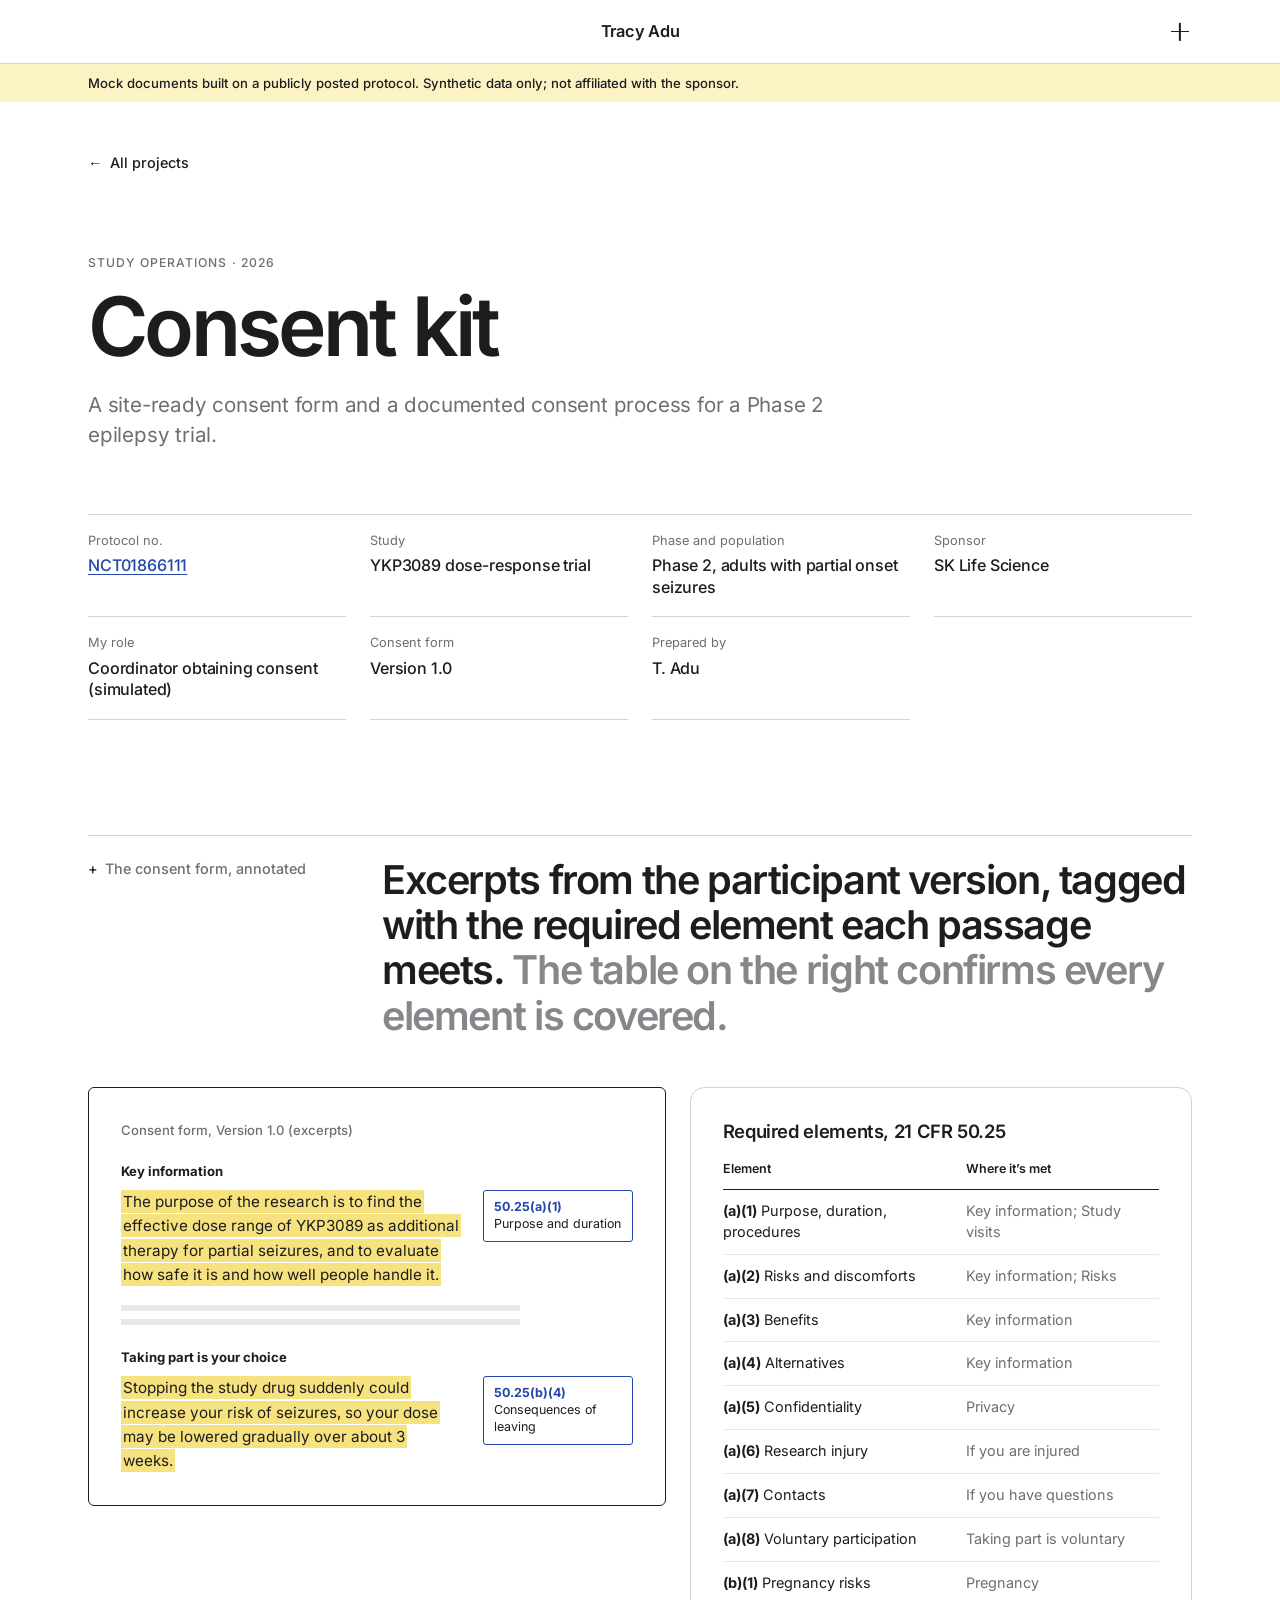
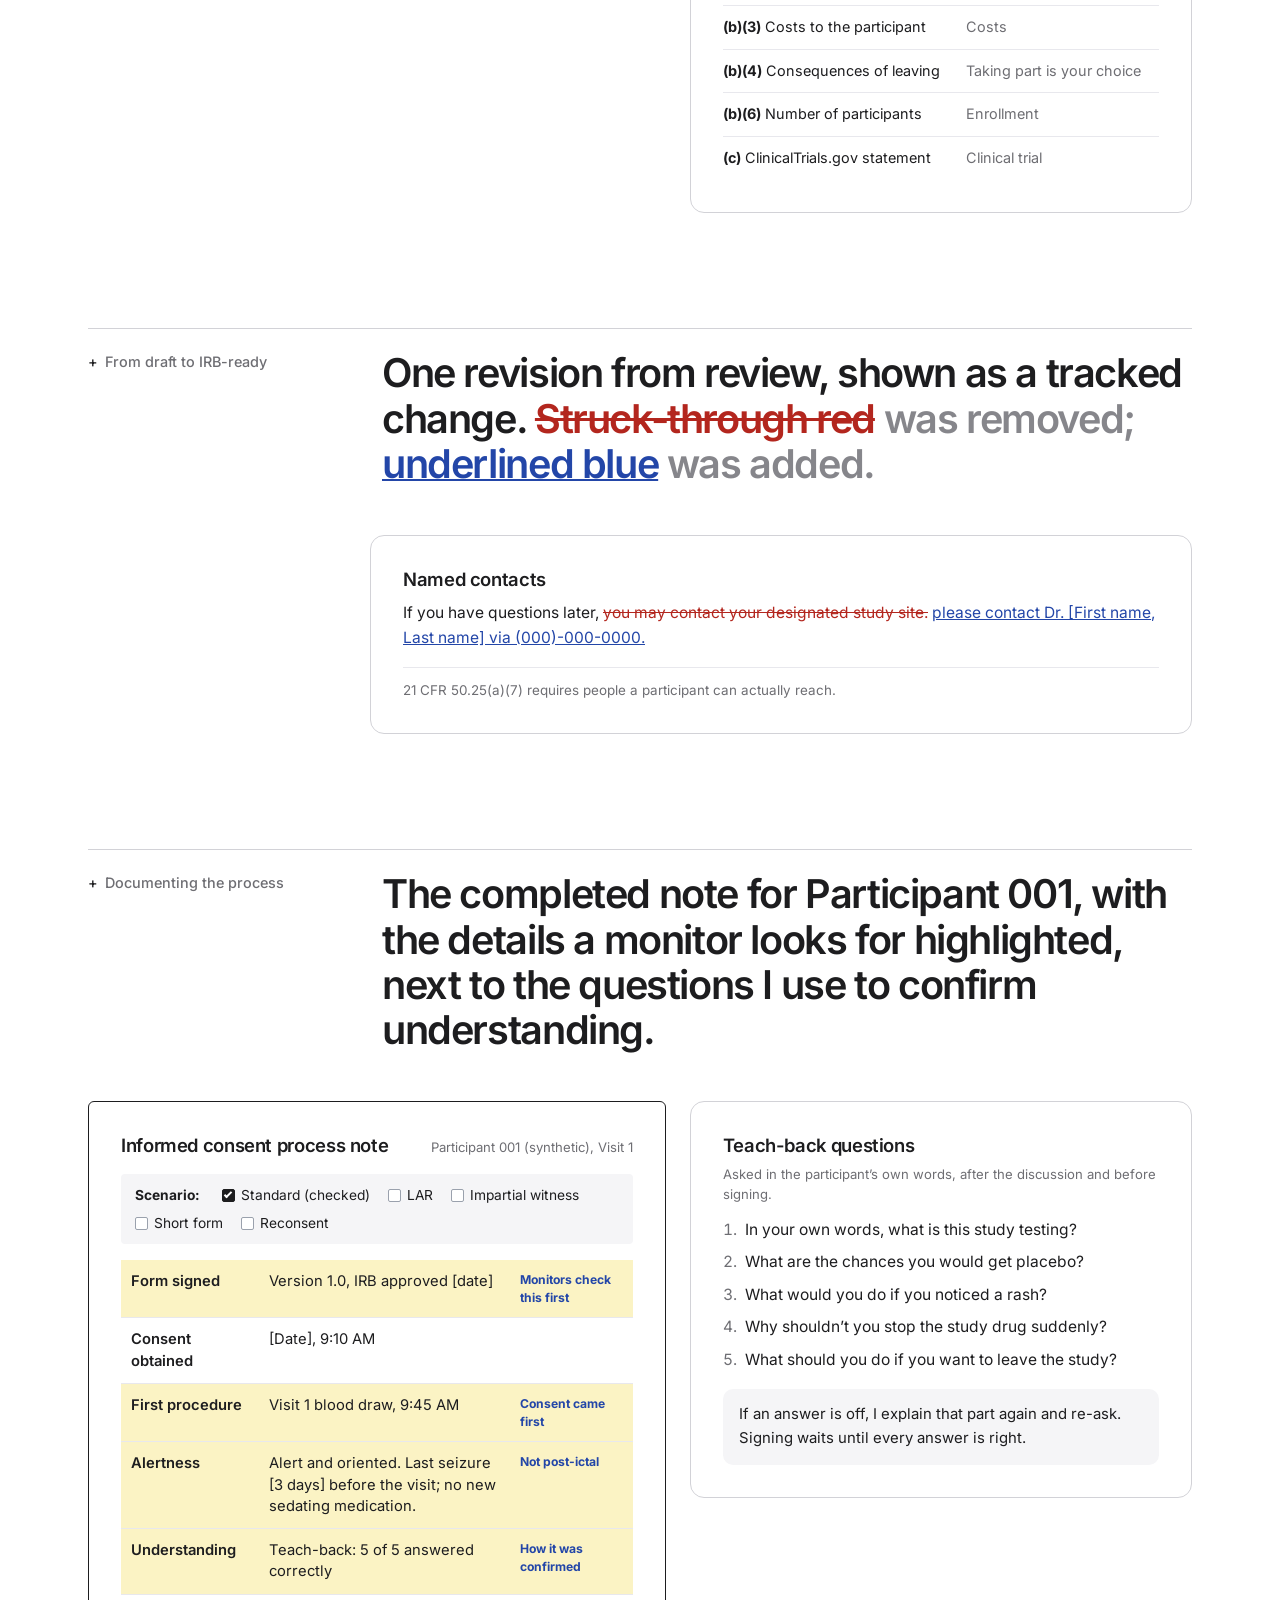
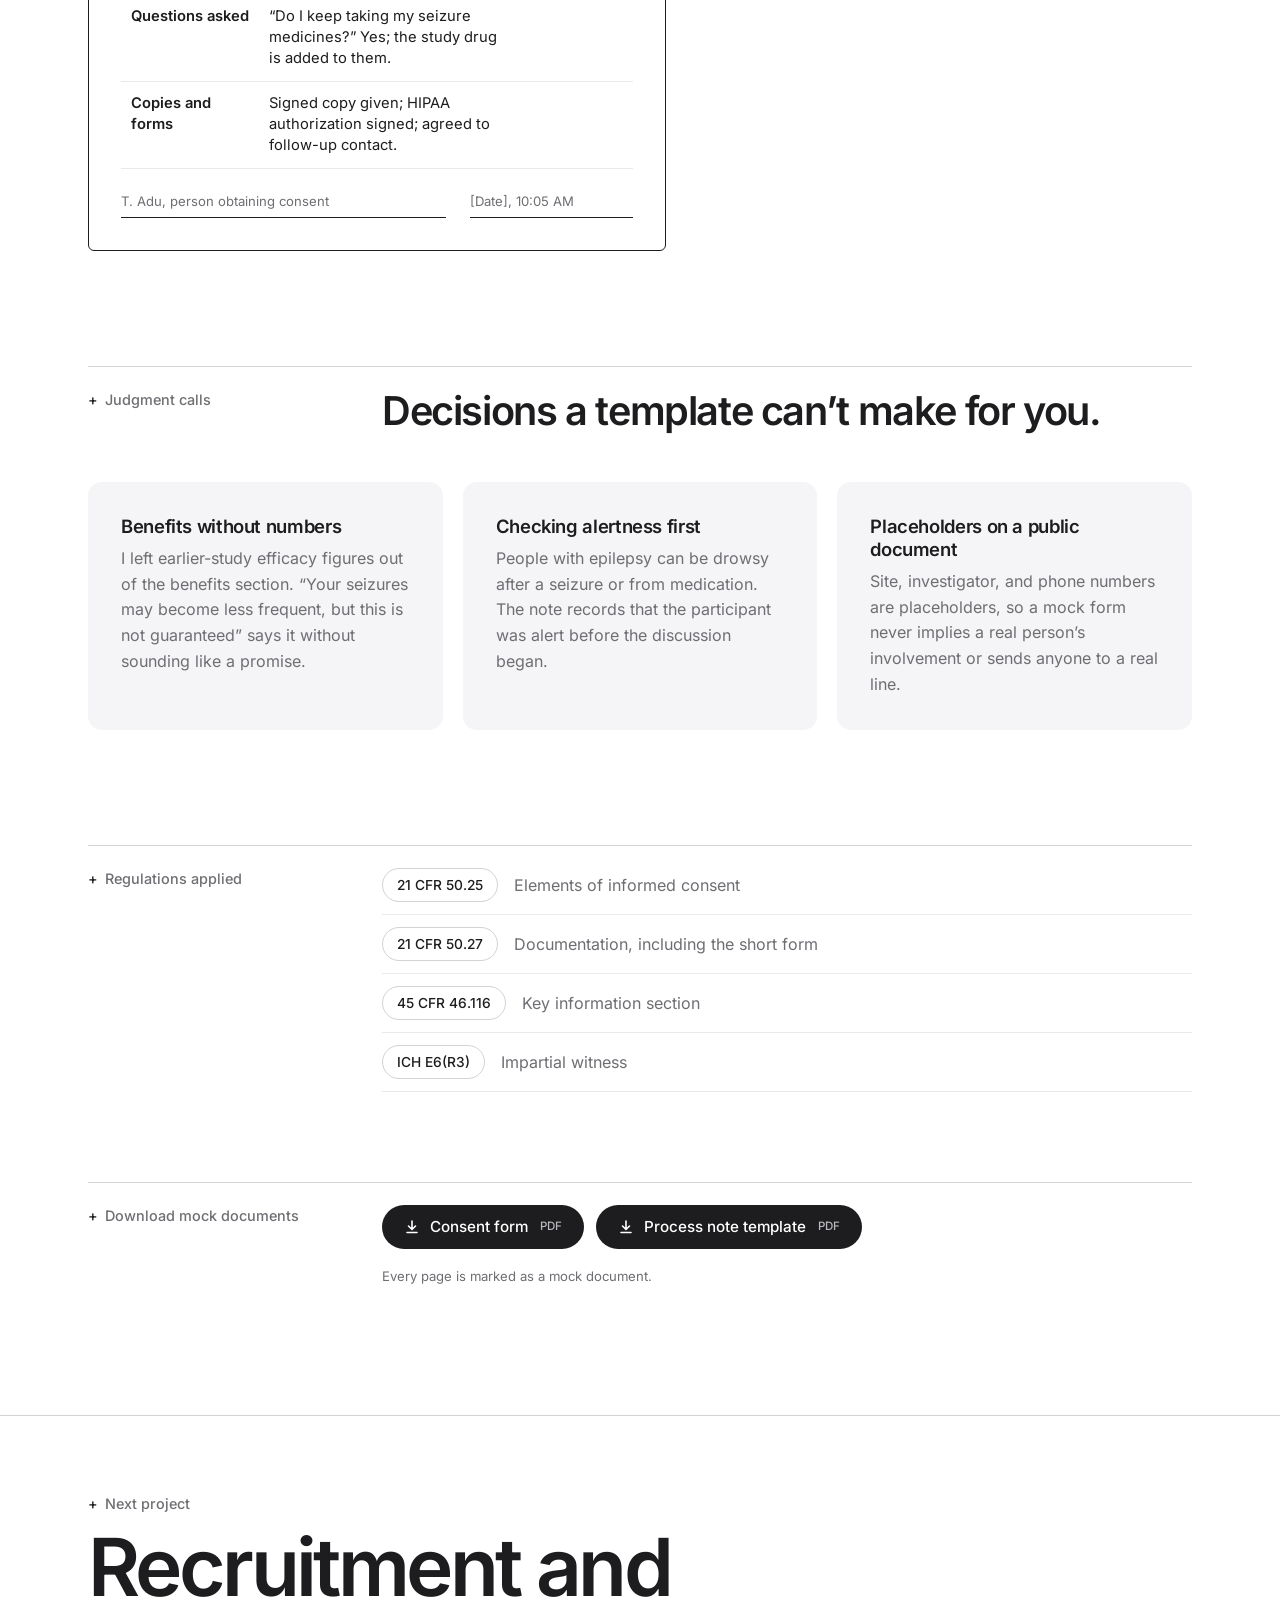
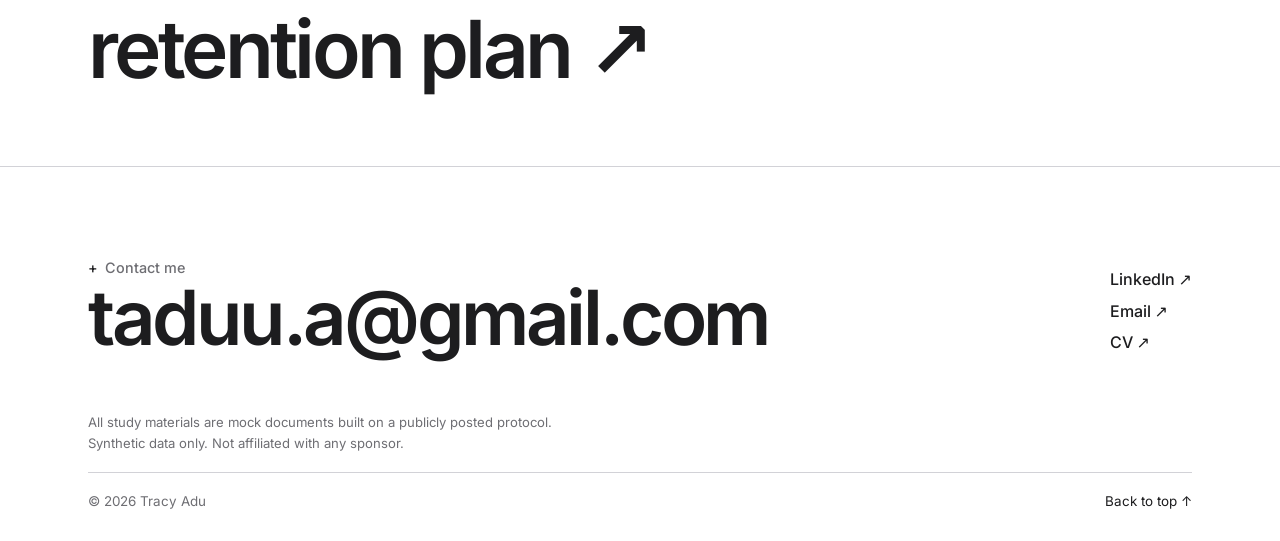
==== commit 85dd15e2: "Copy edits, remove location, update data review page and edit check script" ====
--- a/consent-kit.html
+++ b/consent-kit.html
@@ -14,7 +14,7 @@
 </head>
 <body id="top">
 <header class="site-header"><div class="wrap">
-  <span class="hd-left">New York, NY</span>
+  <span class="hd-left"></span>
   <a class="hd-name" href="index.html">Tracy Adu</a>
   <button class="menu-btn" type="button" aria-expanded="false" aria-controls="menu" aria-label="Open menu"></button>
 </div></header>
@@ -152,7 +152,7 @@
     <div class="foot-links"><a href="https://www.linkedin.com/in/tracy-adu" target="_blank" rel="noopener">LinkedIn ↗</a><a href="mailto:taduu.a@gmail.com">Email ↗</a><a href="cv.html">CV ↗</a></div>
   </div>
   <p class="foot-note">All study materials are mock documents built on a publicly posted protocol. Synthetic data only. Not affiliated with any sponsor.</p>
-  <div class="foot-row"><span>© 2026 Tracy Adu</span><span id="clock">New York, NY</span><a href="#top">Back to top ↑</a></div>
+  <div class="foot-row"><span>© 2026 Tracy Adu</span><a href="#top">Back to top ↑</a></div>
 </div></footer>
 <script src="site.js" defer></script>
 </body>
--- a/styles.css
+++ b/styles.css
@@ -113,6 +113,7 @@
 
 /* Fact strip under page titles */
 .meta{display:grid;grid-template-columns:repeat(4,minmax(0,1fr));column-gap:24px;border-top:1px solid var(--line);margin-top:clamp(36px,5vw,64px)}
+.meta--3{grid-template-columns:repeat(3,minmax(0,1fr))}
 .meta>div{padding:16px 0 18px;border-bottom:1px solid var(--line)}
 .meta dt{font-size:.8rem;color:var(--muted)}
 .meta dd{font-size:1rem;line-height:1.35;margin-top:4px;font-weight:500;letter-spacing:-.01em}
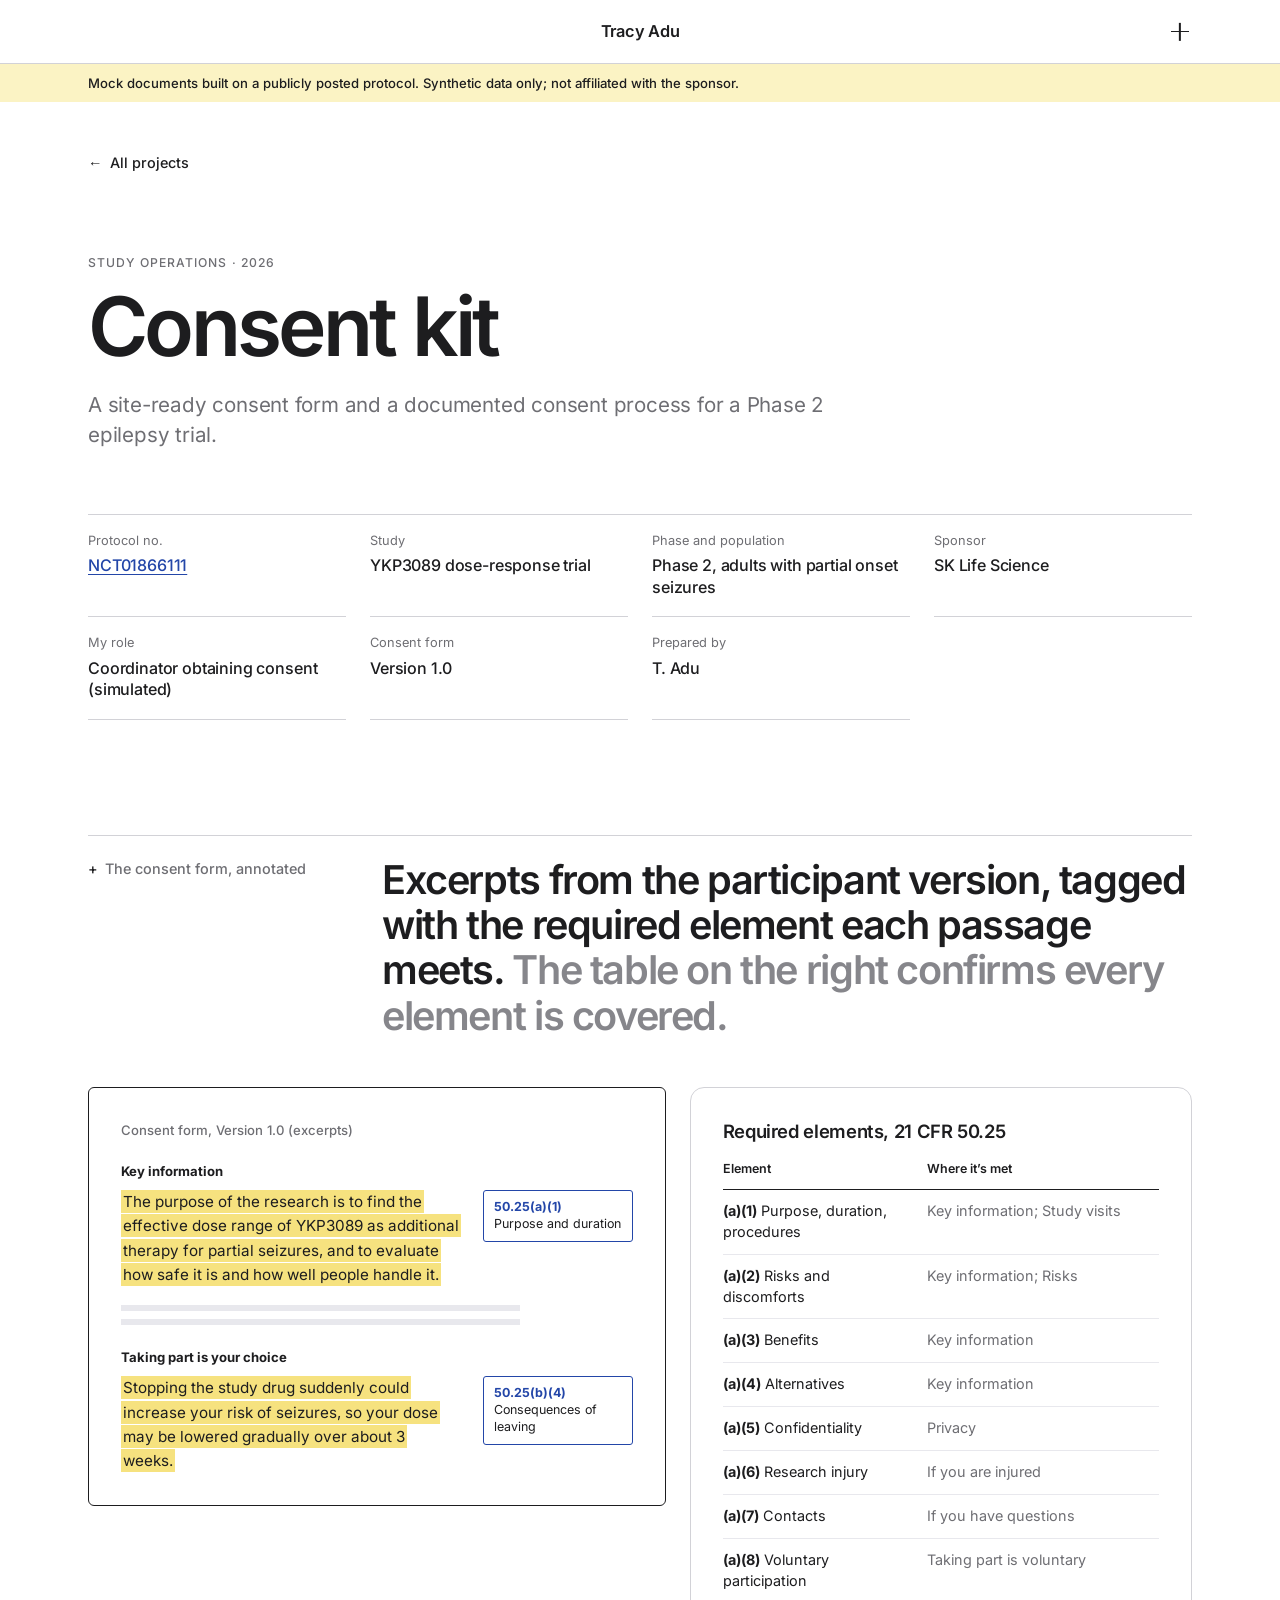
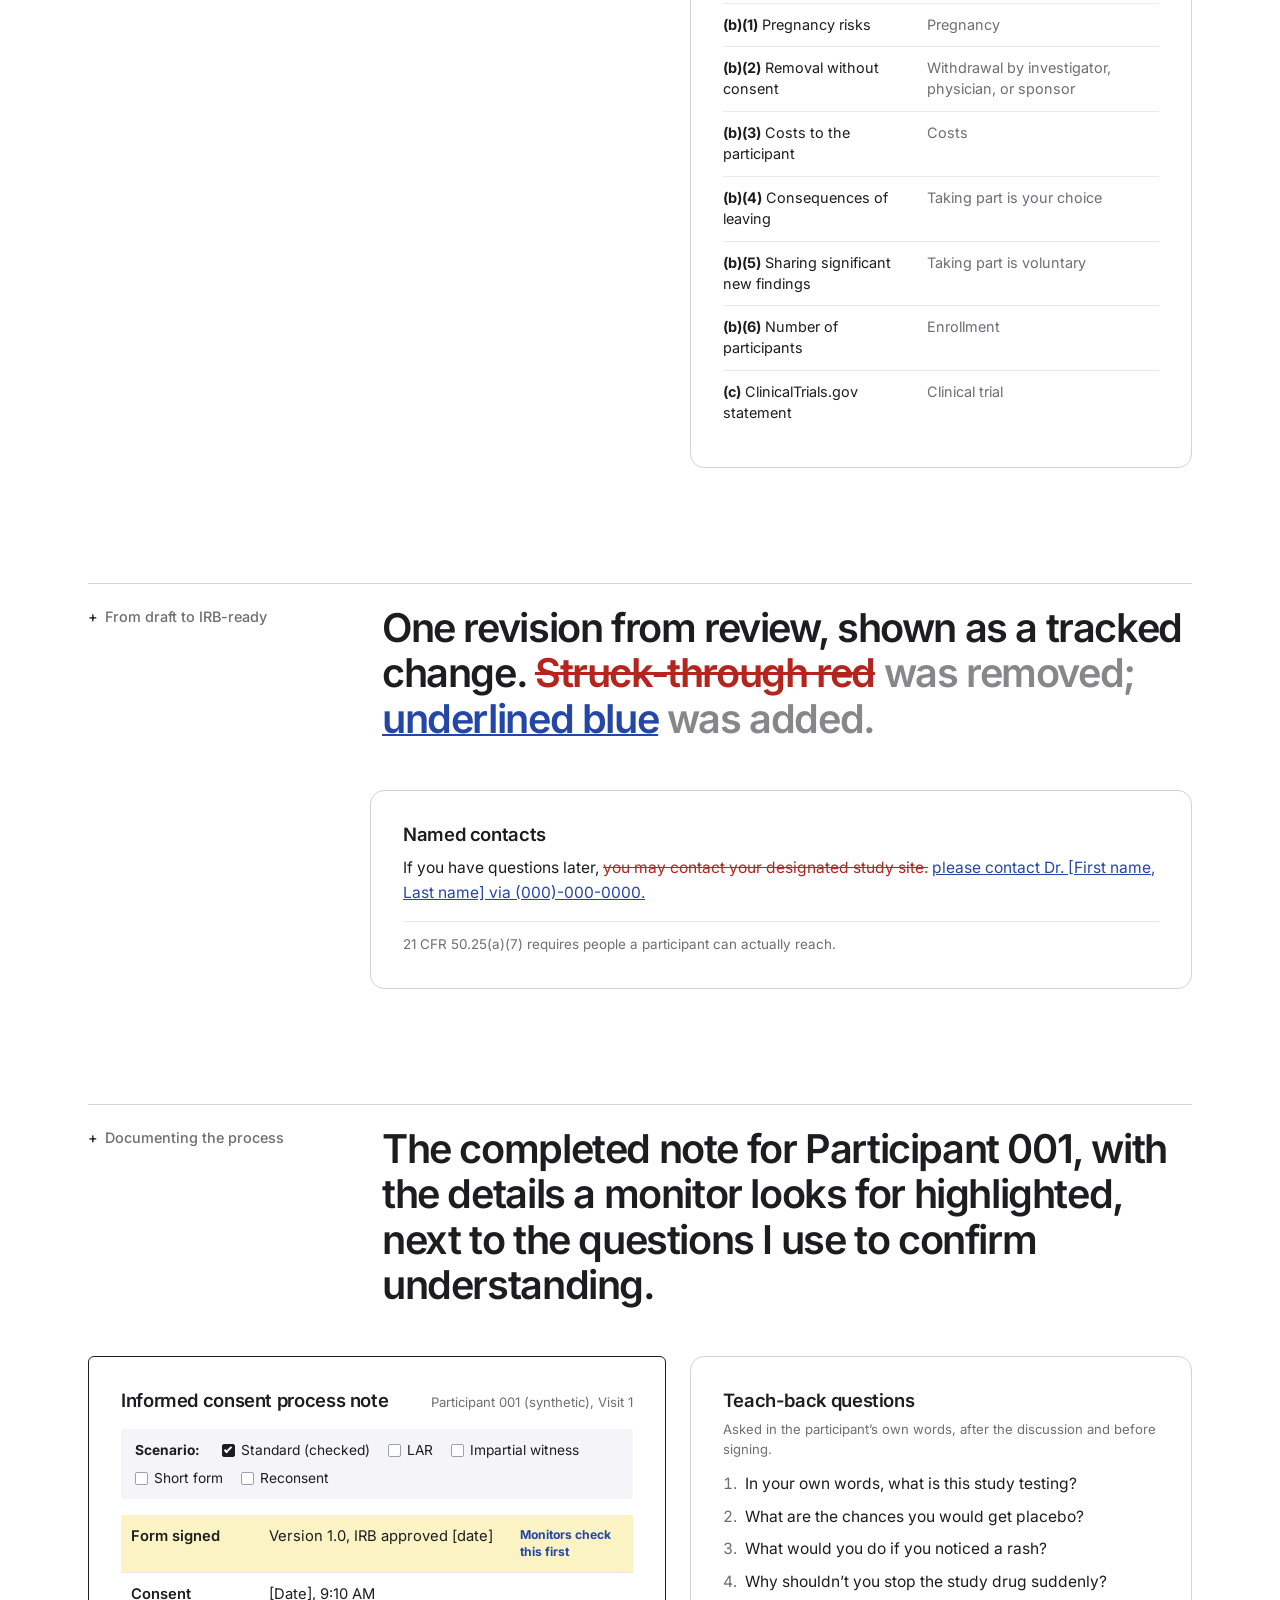
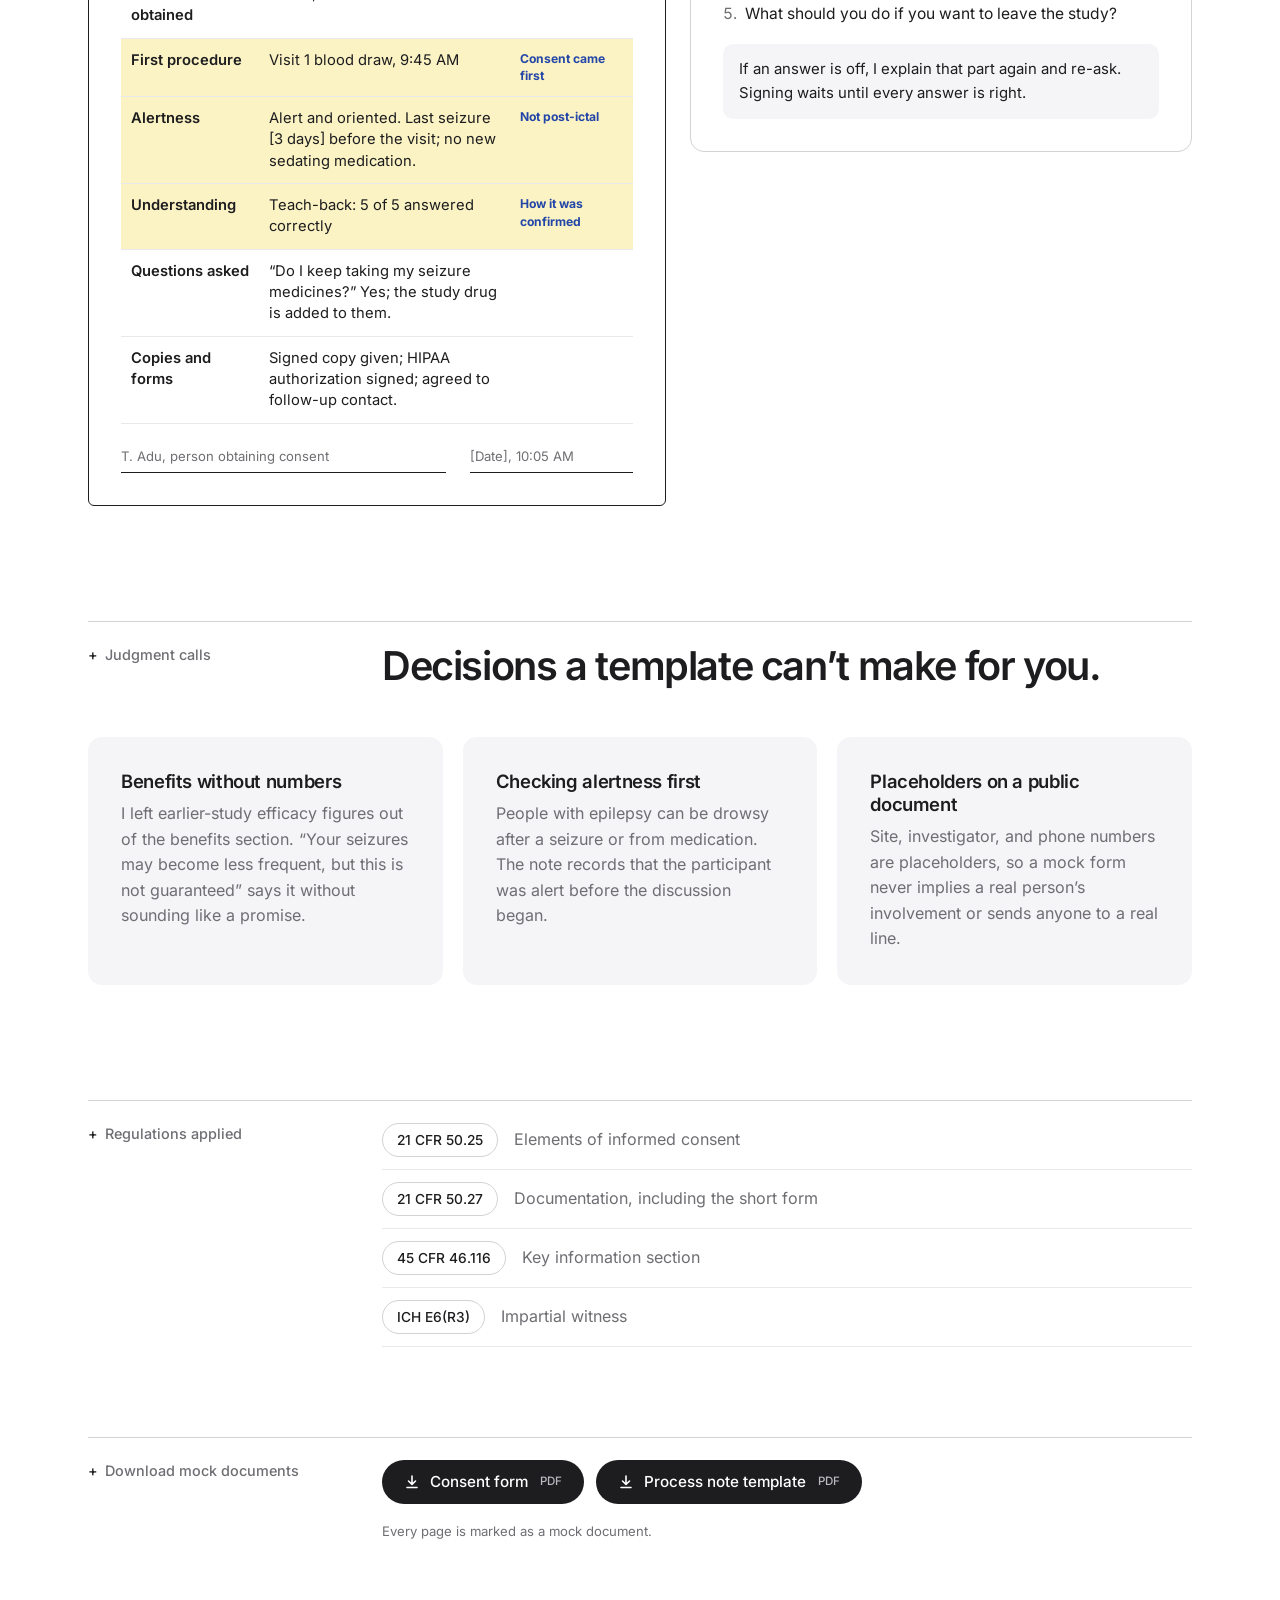
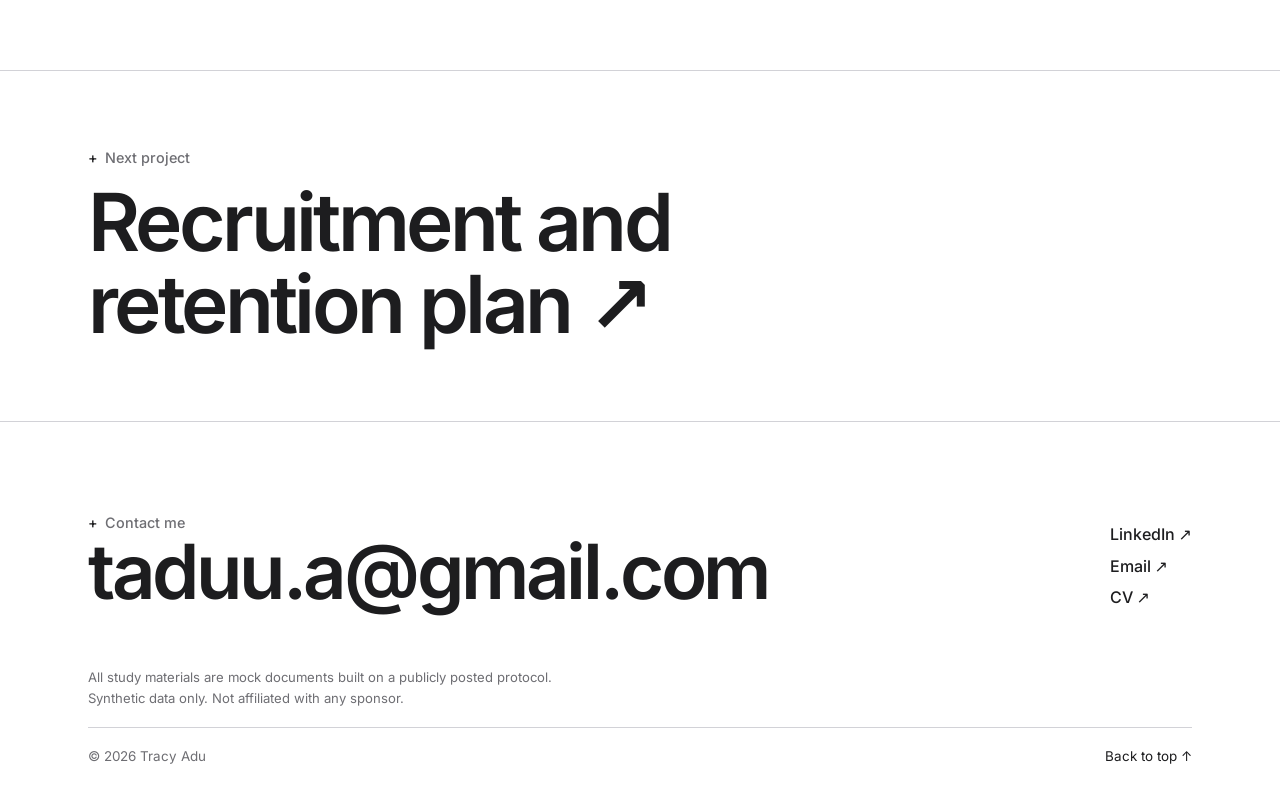
==== commit 8db832ac: "CV and consent kit updates; remove phone number" ====
--- a/consent-kit.html
+++ b/consent-kit.html
@@ -72,8 +72,10 @@
         <tr><td><b>(a)(7)</b> Contacts</td><td class="m">If you have questions</td></tr>
         <tr><td><b>(a)(8)</b> Voluntary participation</td><td class="m">Taking part is voluntary</td></tr>
         <tr><td><b>(b)(1)</b> Pregnancy risks</td><td class="m">Pregnancy</td></tr>
+        <tr><td><b>(b)(2)</b> Removal without consent</td><td class="m">Withdrawal by investigator, physician, or sponsor</td></tr>
         <tr><td><b>(b)(3)</b> Costs to the participant</td><td class="m">Costs</td></tr>
         <tr><td><b>(b)(4)</b> Consequences of leaving</td><td class="m">Taking part is your choice</td></tr>
+        <tr><td><b>(b)(5)</b> Sharing significant new findings</td><td class="m">Taking part is voluntary</td></tr>
         <tr><td><b>(b)(6)</b> Number of participants</td><td class="m">Enrollment</td></tr>
         <tr><td><b>(c)</b> ClinicalTrials.gov statement</td><td class="m">Clinical trial</td></tr>
         </tbody>
